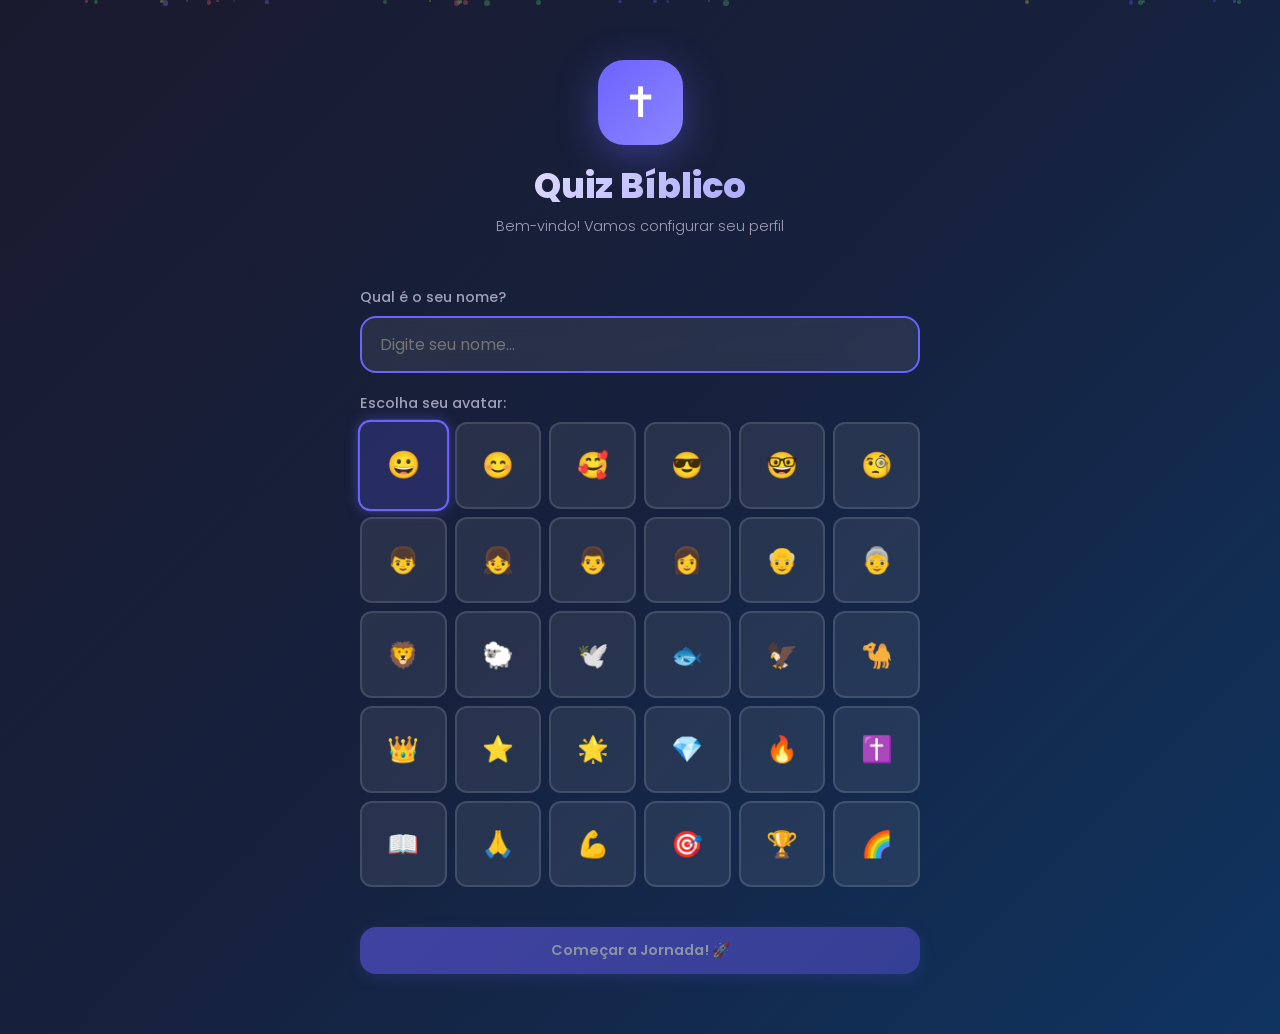
==== index.html @ 23073fc7 "Add files via upload" ====
<!DOCTYPE html>
<html lang="pt-BR" data-theme="dark">
<head>
    <meta charset="UTF-8">
    <meta name="viewport" content="width=device-width, initial-scale=1.0, maximum-scale=1.0, user-scalable=no">
    <meta name="theme-color" content="#1a1a2e">
    <meta name="description" content="Quiz Bíblico - Teste seus conhecimentos sobre a Palavra de Deus">
    <meta name="apple-mobile-web-app-capable" content="yes">
    <meta name="apple-mobile-web-app-status-bar-style" content="black-translucent">
    <link rel="manifest" href="manifest.json">
    <link rel="apple-touch-icon" href="data:image/svg+xml,<svg xmlns='http://www.w3.org/2000/svg' viewBox='0 0 100 100'><text y='.9em' font-size='90'>✝</text></svg>">
    <title>Quiz Bíblico</title>
    <link rel="stylesheet" href="css/style.css">
    <link href="https://fonts.googleapis.com/css2?family=Poppins:wght@300;400;500;600;700;800;900&display=swap" rel="stylesheet">
</head>
<body>
    <div id="app">
        <div class="particles" id="particles"></div>

        <!-- ========== TELA DE BOAS-VINDAS / PERFIL INICIAL ========== -->
        <section id="screen-welcome" class="screen">
            <div class="container">
                <div class="welcome-hero">
                    <div class="logo-icon">✝</div>
                    <h1 class="title">Quiz Bíblico</h1>
                    <p class="subtitle">Bem-vindo! Vamos configurar seu perfil</p>
                </div>
                <div class="welcome-form">
                    <label class="form-label">Qual é o seu nome?</label>
                    <input type="text" id="welcome-name" class="form-input" placeholder="Digite seu nome..." maxlength="20" autocomplete="off">
                    <label class="form-label" style="margin-top:20px;">Escolha seu avatar:</label>
                    <div class="avatar-grid" id="welcome-avatar-grid"></div>
                    <button class="btn-primary" id="btn-welcome-start" onclick="saveProfile()" disabled>
                        Começar a Jornada! 🚀
                    </button>
                </div>
            </div>
        </section>

        <!-- ========== TELA INICIAL ========== -->
        <section id="screen-home" class="screen">
            <div class="container">
                <!-- Top Bar -->
                <div class="home-topbar">
                    <div class="profile-mini" onclick="showScreen('screen-profile')">
                        <div class="profile-mini-avatar" id="home-avatar">😀</div>
                        <div class="profile-mini-info">
                            <span class="profile-mini-name" id="home-name">Jogador</span>
                            <span class="profile-mini-level" id="home-level">Nível: Iniciante</span>
                        </div>
                    </div>
                    <div class="topbar-actions">
                        <button class="btn-icon" onclick="toggleTheme()" title="Alternar tema">
                            <span id="theme-icon">🌙</span>
                        </button>
                        <button class="btn-icon" onclick="toggleSound()" title="Som">
                            <span id="sound-icon">🔊</span>
                        </button>
                        <button class="btn-icon" onclick="showScreen('screen-settings')" title="Configurações">⚙️</button>
                    </div>
                </div>

                <!-- Daily Reward Banner -->
                <div class="daily-reward-banner" id="daily-reward-banner" onclick="showScreen('screen-daily')">
                    <div class="drb-glow"></div>
                    <div class="drb-content">
                        <div class="drb-icon">🎁</div>
                        <div class="drb-text">
                            <span class="drb-title">Recompensa Diária!</span>
                            <span class="drb-sub" id="drb-sub">Toque para coletar</span>
                        </div>
                        <div class="drb-badge">DIA <span id="drb-day">1</span></div>
                    </div>
                </div>

                <!-- Stats Bar -->
                <div class="stats-bar">
                    <div class="stat-item">
                        <span class="stat-icon">🏆</span>
                        <span class="stat-value" id="total-score">0</span>
                        <span class="stat-label">Pontos</span>
                    </div>
                    <div class="stat-item">
                        <span class="stat-icon">⭐</span>
                        <span class="stat-value" id="total-stars">0</span>
                        <span class="stat-label">Estrelas</span>
                    </div>
                    <div class="stat-item">
                        <span class="stat-icon">🔥</span>
                        <span class="stat-value" id="streak-count">0</span>
                        <span class="stat-label">Sequência</span>
                    </div>
                    <div class="stat-item">
                        <span class="stat-icon">💎</span>
                        <span class="stat-value" id="gems-count">0</span>
                        <span class="stat-label">Gemas</span>
                    </div>
                </div>

                <!-- Versículo do Dia -->
                <div class="verse-of-day" id="verse-of-day">
                    <div class="vod-label">📖 Versículo do Dia</div>
                    <p class="vod-text" id="vod-text">"O Senhor é o meu pastor, nada me faltará."</p>
                    <span class="vod-ref" id="vod-ref">— Salmo 23:1</span>
                </div>

                <!-- Menu -->
                <div class="menu-section">
                    <h2 class="section-title">Escolha sua Faixa Etária</h2>
                    <div class="age-groups">
                        <button class="age-btn" data-age="children" onclick="selectAgeGroup('children')">
                            <div class="age-icon">👶</div>
                            <div class="age-info">
                                <h3>Crianças</h3>
                                <span>4 - 8 anos</span>
                                <div class="difficulty-dots"><span class="dot filled"></span><span class="dot"></span><span class="dot"></span><span class="dot"></span><span class="dot"></span></div>
                            </div>
                            <div class="age-badge">Fácil</div>
                        </button>
                        <button class="age-btn" data-age="kids" onclick="selectAgeGroup('kids')">
                            <div class="age-icon">🧒</div>
                            <div class="age-info">
                                <h3>Juniores</h3>
                                <span>9 - 12 anos</span>
                                <div class="difficulty-dots"><span class="dot filled"></span><span class="dot filled"></span><span class="dot"></span><span class="dot"></span><span class="dot"></span></div>
                            </div>
                            <div class="age-badge">Médio</div>
                        </button>
                        <button class="age-btn" data-age="teens" onclick="selectAgeGroup('teens')">
                            <div class="age-icon">🧑</div>
                            <div class="age-info">
                                <h3>Adolescentes</h3>
                                <span>13 - 17 anos</span>
                                <div class="difficulty-dots"><span class="dot filled"></span><span class="dot filled"></span><span class="dot filled"></span><span class="dot"></span><span class="dot"></span></div>
                            </div>
                            <div class="age-badge">Difícil</div>
                        </button>
                        <button class="age-btn" data-age="adults" onclick="selectAgeGroup('adults')">
                            <div class="age-icon">👨</div>
                            <div class="age-info">
                                <h3>Adultos</h3>
                                <span>18+ anos</span>
                                <div class="difficulty-dots"><span class="dot filled"></span><span class="dot filled"></span><span class="dot filled"></span><span class="dot filled"></span><span class="dot"></span></div>
                            </div>
                            <div class="age-badge">Expert</div>
                        </button>
                        <button class="age-btn" data-age="scholars" onclick="selectAgeGroup('scholars')">
                            <div class="age-icon">📖</div>
                            <div class="age-info">
                                <h3>Teólogos</h3>
                                <span>Avançado</span>
                                <div class="difficulty-dots"><span class="dot filled"></span><span class="dot filled"></span><span class="dot filled"></span><span class="dot filled"></span><span class="dot filled"></span></div>
                            </div>
                            <div class="age-badge">Mestre</div>
                        </button>
                    </div>
                </div>

                <div class="home-buttons">
                    <button class="btn-secondary" onclick="showScreen('screen-stats')">📊 Estatísticas</button>
                    <button class="btn-secondary" onclick="showScreen('screen-achievements')">
                        🏅 Conquistas <span class="notif-badge hidden" id="achievements-notif">!</span>
                    </button>
                    <button class="btn-secondary" onclick="showScreen('screen-daily')">🎁 Recompensas Diárias</button>
                    <button class="btn-secondary" onclick="showScreen('screen-ranking')">🏅 Ver Ranking</button>
                </div>
            </div>
        </section>

        <!-- ========== TELA DE PERFIL ========== -->
        <section id="screen-profile" class="screen">
            <div class="container">
                <div class="header-bar">
                    <button class="btn-back" onclick="showScreen('screen-home')">←</button>
                    <h2>Meu Perfil</h2>
                    <div></div>
                </div>
                <div class="profile-card">
                    <div class="profile-avatar-large" id="profile-avatar">😀</div>
                    <h2 class="profile-name" id="profile-name">Jogador</h2>
                    <div class="profile-title" id="profile-title">Iniciante</div>
                    <div class="profile-level-bar">
                        <div class="level-info">
                            <span class="level-label">Nível <span id="profile-level-num">1</span></span>
                            <span class="level-name" id="profile-level-name">Iniciante</span>
                        </div>
                        <div class="xp-bar"><div class="xp-fill" id="profile-xp-fill" style="width:0%"></div></div>
                        <span class="xp-text" id="profile-xp-text">0/100 XP</span>
                    </div>
                </div>
                <div class="profile-stats-grid">
                    <div class="profile-stat-card"><div class="psc-icon">🏆</div><div class="psc-value" id="ps-total-score">0</div><div class="psc-label">Pontos Totais</div></div>
                    <div class="profile-stat-card"><div class="psc-icon">✅</div><div class="psc-value" id="ps-total-quizzes">0</div><div class="psc-label">Quizzes</div></div>
                    <div class="profile-stat-card"><div class="psc-icon">💯</div><div class="psc-value" id="ps-perfect">0</div><div class="psc-label">Perfeitos</div></div>
                    <div class="profile-stat-card"><div class="psc-icon">⭐</div><div class="psc-value" id="ps-stars">0</div><div class="psc-label">Estrelas</div></div>
                    <div class="profile-stat-card"><div class="psc-icon">🔥</div><div class="psc-value" id="ps-max-combo">0</div><div class="psc-label">Max Combo</div></div>
                    <div class="profile-stat-card"><div class="psc-icon">💎</div><div class="psc-value" id="ps-gems">0</div><div class="psc-label">Gemas</div></div>
                </div>
                <div class="profile-section">
                    <h3 class="profile-section-title">Editar Perfil</h3>
                    <label class="form-label">Nome:</label>
                    <input type="text" id="edit-name" class="form-input" maxlength="20">
                    <label class="form-label" style="margin-top:12px;">Avatar:</label>
                    <div class="avatar-grid" id="edit-avatar-grid"></div>
                    <button class="btn-primary" onclick="updateProfile()" style="margin-top:15px;">Salvar Alterações</button>
                </div>
            </div>
        </section>

        <!-- ========== TELA DE ESTATÍSTICAS ========== -->
        <section id="screen-stats" class="screen">
            <div class="container">
                <div class="header-bar">
                    <button class="btn-back" onclick="showScreen('screen-home')">←</button>
                    <h2>Estatísticas</h2>
                    <div></div>
                </div>
                <div class="stats-overview">
                    <div class="stats-overview-title">📊 Visão Geral</div>
                    <div class="stats-overview-grid">
                        <div class="sog-item"><div class="sog-value" id="stat-total-q">0</div><div class="sog-label">Perguntas Respondidas</div></div>
                        <div class="sog-item"><div class="sog-value" id="stat-correct-q">0</div><div class="sog-label">Respostas Corretas</div></div>
                        <div class="sog-item"><div class="sog-value" id="stat-accuracy">0%</div><div class="sog-label">Taxa de Acerto</div></div>
                        <div class="sog-item"><div class="sog-value" id="stat-avg-time">0s</div><div class="sog-label">Tempo Médio</div></div>
                    </div>
                </div>
                <div class="stats-chart-section">
                    <div class="stats-chart-title">📈 Desempenho por Categoria</div>
                    <div class="stats-chart-bars" id="stats-chart-bars"></div>
                </div>
                <div class="stats-chart-section">
                    <div class="stats-chart-title">🎯 Força por Faixa Etária</div>
                    <div class="stats-age-bars" id="stats-age-bars"></div>
                </div>
                <div class="stats-chart-section">
                    <div class="stats-chart-title">📅 Últimos 7 dias</div>
                    <div class="stats-week-chart" id="stats-week-chart"></div>
                </div>
            </div>
        </section>

        <!-- ========== TELA DE CATEGORIAS ========== -->
        <section id="screen-categories" class="screen">
            <div class="container">
                <div class="header-bar">
                    <button class="btn-back" onclick="showScreen('screen-home')">←</button>
                    <h2 id="category-title">Categorias</h2>
                    <div class="header-gems">💎 <span id="header-gems">0</span></div>
                </div>
                <div class="player-level-bar">
                    <div class="level-info">
                        <span class="level-label">Nível:</span>
                        <span class="level-name" id="level-name">Iniciante</span>
                    </div>
                    <div class="xp-bar"><div class="xp-fill" id="xp-fill" style="width:0%"></div></div>
                    <span class="xp-text" id="xp-text">0/100 XP</span>
                </div>
                <div class="categories-grid" id="categories-grid"></div>
            </div>
        </section>

        <!-- ========== TELA DO QUIZ ========== -->
        <section id="screen-quiz" class="screen">
            <div class="container">
                <div class="quiz-header">
                    <button class="btn-back" onclick="confirmExit()">✕</button>
                    <div class="quiz-progress">
                        <div class="progress-bar"><div class="progress-fill" id="progress-fill"></div></div>
                        <span class="progress-text" id="progress-text">1/10</span>
                    </div>
                    <div class="quiz-timer">
                        <svg class="timer-svg" viewBox="0 0 36 36">
                            <path class="timer-bg" d="M18 2.0845 a 15.9155 15.9155 0 0 1 0 31.831 a 15.9155 15.9155 0 0 1 0 -31.831"/>
                            <path class="timer-fill" id="timer-path" d="M18 2.0845 a 15.9155 15.9155 0 0 1 0 31.831 a 15.9155 15.9155 0 0 1 0 -31.831"/>
                        </svg>
                        <span class="timer-text" id="timer-text">30</span>
                    </div>
                </div>

                <!-- Hints Bar -->
                <div class="hints-bar">
                    <button class="hint-btn" id="hint-fifty" onclick="useHint('fifty')" title="Eliminar 2 erradas">
                        <span class="hint-icon">🎯</span>
                        <span class="hint-label">50:50</span>
                        <span class="hint-cost">💎5</span>
                    </button>
                    <button class="hint-btn" id="hint-skip" onclick="useHint('skip')" title="Pular pergunta">
                        <span class="hint-icon">⏭️</span>
                        <span class="hint-label">Pular</span>
                        <span class="hint-cost">💎8</span>
                    </button>
                    <button class="hint-btn" id="hint-time" onclick="useHint('time')" title="Tempo extra">
                        <span class="hint-icon">⏰</span>
                        <span class="hint-label">+15s</span>
                        <span class="hint-cost">💎3</span>
                    </button>
                    <button class="hint-btn" id="hint-verse" onclick="useHint('verse')" title="Ver versículo">
                        <span class="hint-icon">📖</span>
                        <span class="hint-label">Dica</span>
                        <span class="hint-cost">💎4</span>
                    </button>
                </div>

                <div class="quiz-score-bar">
                    <div class="combo-indicator" id="combo-indicator">
                        <span class="combo-text">🔥 x<span id="combo-count">1</span></span>
                    </div>
                    <div class="quiz-gems">💎 <span id="quiz-gems">0</span></div>
                    <div class="quiz-points"><span id="quiz-score">0</span> pts</div>
                </div>

                <div class="question-card" id="question-card">
                    <div class="question-category-badge" id="question-category-badge"></div>
                    <div class="question-number" id="question-number">Pergunta 1</div>
                    <h3 class="question-text" id="question-text"></h3>
                    <p class="question-reference" id="question-reference"></p>
                    <div class="question-hint-text hidden" id="question-hint-text"></div>
                </div>

                <div class="options-container" id="options-container"></div>

                <div class="feedback-card hidden" id="feedback-card">
                    <div class="feedback-icon" id="feedback-icon"></div>
                    <h3 class="feedback-title" id="feedback-title"></h3>
                    <p class="feedback-text" id="feedback-text"></p>
                    <p class="feedback-verse" id="feedback-verse"></p>
                    <div class="feedback-gems hidden" id="feedback-gems">
                        <span>💎 +<span id="feedback-gems-value">0</span> Gemas</span>
                    </div>
                    <button class="btn-next" id="btn-next" onclick="nextQuestion()">Próxima Pergunta →</button>
                </div>
            </div>
        </section>

        <!-- ========== TELA DE RESULTADO ========== -->
        <section id="screen-result" class="screen">
            <div class="container">
                <div class="result-card">
                    <div class="result-animation" id="result-animation"></div>
                    <div class="result-stars" id="result-stars"></div>
                    <h2 class="result-title" id="result-title"></h2>
                    <p class="result-message" id="result-message"></p>
                    <div class="result-stats">
                        <div class="result-stat"><div class="result-stat-value" id="result-correct">0</div><div class="result-stat-label">Acertos</div></div>
                        <div class="result-stat"><div class="result-stat-value" id="result-total">0</div><div class="result-stat-label">Perguntas</div></div>
                        <div class="result-stat"><div class="result-stat-value" id="result-points">0</div><div class="result-stat-label">Pontos</div></div>
                        <div class="result-stat"><div class="result-stat-value" id="result-time">0s</div><div class="result-stat-label">Tempo</div></div>
                    </div>
                    <div class="result-rewards">
                        <div class="result-xp-gain" id="result-xp-gain">+0 XP</div>
                        <div class="result-gems-gain" id="result-gems-gain">💎 +0</div>
                    </div>
                    <div class="result-achievements hidden" id="result-achievements">
                        <h3 class="result-ach-title">🏅 Conquistas Desbloqueadas!</h3>
                        <div class="result-ach-list" id="result-ach-list"></div>
                    </div>
                    <div class="result-verse-card">
                        <p class="verse-text" id="result-verse-text"></p>
                        <span class="verse-ref" id="result-verse-ref"></span>
                    </div>
                    <div class="result-buttons">
                        <button class="btn-primary" onclick="restartQuiz()">🔄 Jogar Novamente</button>
                        <button class="btn-secondary" onclick="showScreen('screen-categories')">📚 Categorias</button>
                        <button class="btn-secondary" onclick="showScreen('screen-home')">🏠 Início</button>
                    </div>
                </div>
            </div>
        </section>

        <!-- ========== TELA DE CONQUISTAS ========== -->
        <section id="screen-achievements" class="screen">
            <div class="container">
                <div class="header-bar">
                    <button class="btn-back" onclick="showScreen('screen-home')">←</button>
                    <h2>Conquistas</h2>
                    <div class="ach-counter"><span id="ach-unlocked">0</span>/<span id="ach-total">0</span></div>
                </div>
                <div class="ach-progress-bar"><div class="ach-progress-fill" id="ach-progress-fill" style="width:0%"></div></div>
                <div class="ach-filter-tabs">
                    <button class="ach-tab active" onclick="filterAchievements('all',this)">Todas</button>
                    <button class="ach-tab" onclick="filterAchievements('unlocked',this)">✅ Desbloqueadas</button>
                    <button class="ach-tab" onclick="filterAchievements('locked',this)">🔒 Bloqueadas</button>
                </div>
                <div class="achievements-list" id="achievements-list"></div>
            </div>
        </section>

        <!-- ========== TELA DE RECOMPENSAS DIÁRIAS ========== -->
        <section id="screen-daily" class="screen">
            <div class="container">
                <div class="header-bar">
                    <button class="btn-back" onclick="showScreen('screen-home')">←</button>
                    <h2>Recompensas Diárias</h2>
                    <div></div>
                </div>
                <div class="daily-hero">
                    <div class="daily-hero-icon" id="daily-hero-icon">🎁</div>
                    <h3 class="daily-hero-title" id="daily-hero-title">Dia 1 de 7</h3>
                    <p class="daily-hero-sub" id="daily-hero-sub">Volte todos os dias!</p>
                </div>
                <div class="daily-calendar" id="daily-calendar"></div>
                <button class="btn-daily-claim" id="btn-daily-claim" onclick="claimDailyReward()">
                    <span class="btn-daily-icon">🎁</span>
                    <span class="btn-daily-text">Coletar Recompensa!</span>
                </button>
                <div class="daily-bonus-section">
                    <h3 class="daily-bonus-title">🌟 Bônus de Sequência</h3>
                    <div class="daily-bonus-cards" id="daily-bonus-cards"></div>
                </div>
                <div class="daily-history">
                    <h3 class="daily-history-title">📋 Histórico Recente</h3>
                    <div class="daily-history-list" id="daily-history-list"></div>
                </div>
            </div>
        </section>

        <!-- ========== TELA DE RANKING ========== -->
        <section id="screen-ranking" class="screen">
            <div class="container">
                <div class="header-bar">
                    <button class="btn-back" onclick="showScreen('screen-home')">←</button>
                    <h2>Ranking</h2>
                    <div></div>
                </div>
                <div class="ranking-tabs">
                    <button class="tab-btn active" onclick="switchRankingTab('all',this)">Geral</button>
                    <button class="tab-btn" onclick="switchRankingTab('children',this)">Crianças</button>
                    <button class="tab-btn" onclick="switchRankingTab('kids',this)">Juniores</button>
                    <button class="tab-btn" onclick="switchRankingTab('teens',this)">Adolescentes</button>
                    <button class="tab-btn" onclick="switchRankingTab('adults',this)">Adultos</button>
                    <button class="tab-btn" onclick="switchRankingTab('scholars',this)">Teólogos</button>
                </div>
                <div class="ranking-list" id="ranking-list"></div>
                <button class="btn-danger" onclick="clearRanking()">🗑 Limpar Ranking</button>
            </div>
        </section>

        <!-- ========== TELA DE CONFIGURAÇÕES ========== -->
        <section id="screen-settings" class="screen">
            <div class="container">
                <div class="header-bar">
                    <button class="btn-back" onclick="showScreen('screen-home')">←</button>
                    <h2>Configurações</h2>
                    <div></div>
                </div>
                <div class="settings-list">
                    <div class="settings-item">
                        <div class="settings-info"><span class="settings-icon">🎨</span><span>Tema</span></div>
                        <button class="settings-toggle" id="settings-theme-toggle" onclick="toggleTheme()">
                            <span id="settings-theme-label">Escuro</span>
                        </button>
                    </div>
                    <div class="settings-item">
                        <div class="settings-info"><span class="settings-icon">🔊</span><span>Sons</span></div>
                        <button class="settings-toggle" id="settings-sound-toggle" onclick="toggleSound()">
                            <span id="settings-sound-label">Ligado</span>
                        </button>
                    </div>
                    <div class="settings-item">
                        <div class="settings-info"><span class="settings-icon">📳</span><span>Vibração</span></div>
                        <button class="settings-toggle" id="settings-vibration-toggle" onclick="toggleVibration()">
                            <span id="settings-vibration-label">Ligado</span>
                        </button>
                    </div>
                    <div class="settings-item">
                        <div class="settings-info"><span class="settings-icon">👤</span><span>Editar Perfil</span></div>
                        <button class="btn-icon" onclick="showScreen('screen-profile')">→</button>
                    </div>
                </div>
                <div class="settings-section">
                    <h3 class="settings-section-title">Dados</h3>
                    <button class="btn-secondary" onclick="exportData()">📤 Exportar Dados</button>
                    <button class="btn-secondary" onclick="importDataPrompt()" style="margin-top:8px;">📥 Importar Dados</button>
                    <button class="btn-danger" onclick="resetAllData()" style="margin-top:8px;">🗑 Resetar Tudo</button>
                </div>
                <div class="settings-footer">
                    <p>Quiz Bíblico v2.0</p>
                    <p>Feito com ❤️ e Fé</p>
                </div>
            </div>
        </section>
    </div>

    <!-- MODALS -->
    <div class="modal-overlay hidden" id="modal-overlay">
        <div class="modal">
            <h3 class="modal-title" id="modal-title">Sair do Quiz?</h3>
            <p class="modal-text" id="modal-text">Seu progresso será perdido.</p>
            <div class="modal-buttons">
                <button class="btn-secondary" onclick="closeModal()">Cancelar</button>
                <button class="btn-danger" id="modal-confirm-btn" onclick="exitQuiz()">Sair</button>
            </div>
        </div>
    </div>

    <div class="achievement-popup hidden" id="achievement-popup">
        <div class="ach-popup-card">
            <div class="ach-popup-glow"></div>
            <div class="ach-popup-badge">🏅 CONQUISTA DESBLOQUEADA!</div>
            <div class="ach-popup-icon" id="ach-popup-icon">🏆</div>
            <h3 class="ach-popup-name" id="ach-popup-name"></h3>
            <p class="ach-popup-desc" id="ach-popup-desc"></p>
            <div class="ach-popup-reward" id="ach-popup-reward"></div>
            <button class="btn-primary" onclick="closeAchievementPopup()">Incrível! ✨</button>
        </div>
    </div>

    <div class="daily-popup hidden" id="daily-popup">
        <div class="daily-popup-card">
            <div class="daily-popup-glow"></div>
            <div class="daily-popup-icon" id="daily-popup-icon">🎁</div>
            <h3 class="daily-popup-title" id="daily-popup-title"></h3>
            <div class="daily-popup-rewards" id="daily-popup-rewards"></div>
            <p class="daily-popup-verse" id="daily-popup-verse"></p>
            <button class="btn-primary" onclick="closeDailyPopup()">Amém! 🙏</button>
        </div>
    </div>

    <div class="toast hidden" id="toast">
        <span class="toast-icon" id="toast-icon"></span>
        <span class="toast-message" id="toast-message"></span>
    </div>

    <!-- Import data modal -->
    <input type="file" id="import-file-input" accept=".json" style="display:none" onchange="importDataFile(event)">

    <script src="js/questions.js"></script>
    <script src="js/achievements.js"></script>
    <script src="js/daily-rewards.js"></script>
    <script src="js/game.js"></script>
    <script src="js/app.js"></script>
    <script>
        // Registrar Service Worker
        if ('serviceWorker' in navigator) {
            navigator.serviceWorker.register('sw.js').catch(() => {});
        }
    </script>
</body>
</html>
---- css/style.css ----
/* ============================================
   RESET & VARIÁVEIS — TEMA ESCURO (DEFAULT)
   ============================================ */
:root {
    --primary: #6C63FF;
    --primary-dark: #5A52D5;
    --primary-light: #8B85FF;
    --secondary: #FF6B6B;
    --success: #51CF66;
    --warning: #FFD43B;
    --danger: #FF6B6B;
    --dark: #1a1a2e;
    --dark-2: #16213e;
    --dark-3: #0f3460;
    --text: #ffffff;
    --text-secondary: #a0a0b8;
    --card-bg: rgba(255,255,255,0.08);
    --card-border: rgba(255,255,255,0.12);
    --glass: rgba(255,255,255,0.05);
    --shadow: 0 8px 32px rgba(0,0,0,0.3);
    --radius: 16px;
    --radius-sm: 10px;
    --radius-full: 50px;
    --transition: all 0.3s cubic-bezier(0.4,0,0.2,1);
    --gem-color: #00D2FF;
    --epic-color: #A855F7;
    --legendary-color: #F59E0B;
    --body-bg: linear-gradient(135deg, var(--dark) 0%, var(--dark-2) 50%, var(--dark-3) 100%);
    --font-scale: 1;
}

/* Tema Claro */
body.theme-light {
    --dark: #f0f2f5; --dark-2: #e4e6eb; --dark-3: #d8dadf;
    --text: #1a1a2e; --text-secondary: #65676b;
    --card-bg: rgba(0,0,0,0.05); --card-border: rgba(0,0,0,0.1);
    --glass: rgba(0,0,0,0.03); --shadow: 0 8px 32px rgba(0,0,0,0.1);
    --body-bg: linear-gradient(135deg, #f0f2f5 0%, #e4e6eb 50%, #d8dadf 100%);
}
/* Tema Kids */
body.theme-kids {
    --dark: #FFF5E1; --dark-2: #FFE8CC; --dark-3: #FFDAB9;
    --primary: #FF6B9D; --primary-dark: #E85A8A; --primary-light: #FF8FB5;
    --text: #4A2C2A; --text-secondary: #8B6F5E;
    --card-bg: rgba(255,107,157,0.08); --card-border: rgba(255,107,157,0.15);
    --glass: rgba(255,107,157,0.05); --body-bg: linear-gradient(135deg, #FFF5E1, #FFE8CC, #FFDAB9);
}

* { margin: 0; padding: 0; box-sizing: border-box; }

body {
    font-family: 'Poppins', sans-serif;
    background: var(--body-bg);
    color: var(--text);
    min-height: 100vh;
    overflow-x: hidden;
    font-size: calc(16px * var(--font-scale));
    transition: background 0.4s ease, color 0.4s ease;
}
body.font-small { --font-scale: 0.85; }
body.font-large { --font-scale: 1.15; }

.hidden { display: none !important; }

/* ============================================
   PARTÍCULAS
   ============================================ */
.particles { position: fixed; top: 0; left: 0; width: 100%; height: 100%; pointer-events: none; z-index: 0; overflow: hidden; }
.particle { position: absolute; border-radius: 50%; opacity: 0.3; animation: float linear infinite; }
@keyframes float { 0% { transform: translateY(100vh) rotate(0deg); opacity: 0; } 10% { opacity: 0.3; } 90% { opacity: 0.3; } 100% { transform: translateY(-100px) rotate(720deg); opacity: 0; } }

/* ============================================
   LAYOUT
   ============================================ */
#app { position: relative; z-index: 1; }
.screen { display: none; min-height: 100vh; padding: 20px 0 40px; animation: fadeIn 0.4s ease; }
.screen.active { display: block; }
@keyframes fadeIn { from { opacity: 0; transform: translateY(20px); } to { opacity: 1; transform: translateY(0); } }
.container { max-width: 600px; margin: 0 auto; padding: 0 20px; }

/* ============================================
   LOGO
   ============================================ */
.logo-container { text-align: center; padding: 25px 0 12px; }
.logo-icon { width: 85px; height: 85px; background: linear-gradient(135deg, var(--primary), var(--primary-light)); border-radius: 26px; display: flex; align-items: center; justify-content: center; font-size: 42px; margin: 0 auto 14px; box-shadow: 0 10px 40px rgba(108,99,255,0.4); animation: pulse 2s ease-in-out infinite; }
@keyframes pulse { 0%,100% { transform: scale(1); } 50% { transform: scale(1.05); } }
.title { font-size: 2.2rem; font-weight: 800; background: linear-gradient(135deg, var(--text), var(--primary-light)); -webkit-background-clip: text; -webkit-text-fill-color: transparent; background-clip: text; margin-bottom: 4px; }
.subtitle { color: var(--text-secondary); font-size: 0.9rem; font-weight: 300; }

/* ============================================
   DAILY BANNER
   ============================================ */
.daily-reward-banner { position: relative; overflow: hidden; background: linear-gradient(135deg, #FF6B6B, #FF9F43, #FFD43B); border-radius: var(--radius); padding: 14px 18px; margin: 12px 0; cursor: pointer; transition: var(--transition); animation: bannerGlow 3s ease-in-out infinite; }
.daily-reward-banner:hover { transform: translateY(-3px); box-shadow: 0 10px 30px rgba(255,107,107,0.4); }
.daily-reward-banner.claimed { background: linear-gradient(135deg, #2d2d44, #3d3d55); animation: none; }
.daily-reward-banner.claimed:hover { transform: none; box-shadow: none; }
@keyframes bannerGlow { 0%,100% { box-shadow: 0 4px 20px rgba(255,107,107,0.3); } 50% { box-shadow: 0 8px 30px rgba(255,159,67,0.5); } }
.drb-glow { position: absolute; top: -50%; left: -50%; width: 200%; height: 200%; background: radial-gradient(circle, rgba(255,255,255,0.15) 0%, transparent 60%); animation: glowRotate 4s linear infinite; }
@keyframes glowRotate { from { transform: rotate(0deg); } to { transform: rotate(360deg); } }
.drb-content { position: relative; display: flex; align-items: center; gap: 12px; z-index: 1; }
.drb-icon { font-size: 2rem; animation: bounce 2s ease infinite; }
@keyframes bounce { 0%,100% { transform: translateY(0); } 50% { transform: translateY(-5px); } }
.drb-text { flex: 1; }
.drb-title { display: block; font-weight: 700; font-size: 0.95rem; color: #fff; }
.drb-sub { display: block; font-size: 0.7rem; color: rgba(255,255,255,0.85); }
.drb-badge { background: rgba(0,0,0,0.25); padding: 5px 12px; border-radius: var(--radius-full); font-weight: 700; font-size: 0.75rem; color: #fff; }

/* ============================================
   PROFILE BAR (Home)
   ============================================ */
.profile-bar { display: flex; align-items: center; gap: 12px; padding: 14px 16px; background: var(--card-bg); border: 1px solid var(--card-border); border-radius: var(--radius); margin-bottom: 12px; cursor: pointer; transition: var(--transition); backdrop-filter: blur(10px); }
.profile-bar:hover { border-color: var(--primary); background: rgba(108,99,255,0.1); }
.profile-avatar { width: 44px; height: 44px; border-radius: 14px; background: var(--glass); display: flex; align-items: center; justify-content: center; font-size: 1.6rem; flex-shrink: 0; border: 2px solid var(--primary); }
.profile-info { flex: 1; }
.profile-name { font-weight: 600; font-size: 0.95rem; }
.profile-title { font-size: 0.7rem; color: var(--primary-light); }
.profile-level-badge { padding: 4px 12px; background: var(--primary); border-radius: var(--radius-full); font-size: 0.7rem; font-weight: 700; }

/* ============================================
   STATS BAR
   ============================================ */
.stats-bar { display: flex; justify-content: center; gap: 10px; padding: 14px; background: var(--card-bg); border-radius: var(--radius); border: 1px solid var(--card-border); margin-bottom: 15px; backdrop-filter: blur(10px); }
.stat-item { display: flex; flex-direction: column; align-items: center; gap: 2px; flex: 1; }
.stat-icon { font-size: 1.2rem; }
.stat-value { font-size: 1.1rem; font-weight: 700; color: var(--primary-light); }
.stat-label { font-size: 0.6rem; color: var(--text-secondary); text-transform: uppercase; letter-spacing: 1px; }

/* ============================================
   MENU & AGE BUTTONS
   ============================================ */
.menu-section { margin: 20px 0; }
.section-title { font-size: 0.9rem; font-weight: 600; color: var(--text-secondary); margin-bottom: 10px; text-align: center; text-transform: uppercase; letter-spacing: 2px; }
.age-groups { display: flex; flex-direction: column; gap: 8px; }
.age-btn { display: flex; align-items: center; gap: 12px; padding: 14px 16px; background: var(--card-bg); border: 1px solid var(--card-border); border-radius: var(--radius); color: var(--text); cursor: pointer; transition: var(--transition); backdrop-filter: blur(10px); width: 100%; text-align: left; position: relative; overflow: hidden; }
.age-btn::before { content: ''; position: absolute; top: 0; left: 0; width: 4px; height: 100%; transition: var(--transition); }
.age-btn[data-age="children"]::before { background: #FF9F43; }
.age-btn[data-age="kids"]::before { background: #54A0FF; }
.age-btn[data-age="teens"]::before { background: #5F27CD; }
.age-btn[data-age="adults"]::before { background: #FF6B6B; }
.age-btn[data-age="scholars"]::before { background: #01CBC6; }
.age-btn:hover { transform: translateX(6px); border-color: var(--primary); background: rgba(108,99,255,0.1); }
.age-btn:active { transform: translateX(6px) scale(0.98); }
.age-icon { font-size: 1.6rem; width: 44px; height: 44px; display: flex; align-items: center; justify-content: center; background: var(--glass); border-radius: 13px; flex-shrink: 0; }
.age-info { flex: 1; }
.age-info h3 { font-size: 0.95rem; font-weight: 600; }
.age-info span { font-size: 0.7rem; color: var(--text-secondary); }
.difficulty-dots { display: flex; gap: 3px; margin-top: 4px; }
.dot { width: 7px; height: 7px; border-radius: 50%; background: rgba(255,255,255,0.15); }
.dot.filled { background: var(--primary-light); box-shadow: 0 0 6px var(--primary); }
.age-badge { padding: 4px 10px; border-radius: var(--radius-full); font-size: 0.6rem; font-weight: 600; text-transform: uppercase; letter-spacing: 1px; background: var(--glass); color: var(--primary-light); flex-shrink: 0; }

.home-buttons { display: flex; flex-direction: column; gap: 8px; margin-top: 8px; padding-bottom: 20px; }
.home-buttons .btn-secondary { position: relative; }
.notif-badge { position: absolute; top: -5px; right: -5px; width: 20px; height: 20px; background: var(--danger); border-radius: 50%; font-size: 0.65rem; font-weight: 700; display: flex; align-items: center; justify-content: center; animation: notifPulse 1.5s ease-in-out infinite; }
@keyframes notifPulse { 0%,100% { transform: scale(1); } 50% { transform: scale(1.2); } }

/* ============================================
   HEADER BAR
   ============================================ */
.header-bar { display: flex; align-items: center; justify-content: space-between; padding: 10px 0 18px; }
.header-bar h2 { font-size: 1.15rem; font-weight: 700; }
.btn-back { width: 40px; height: 40px; border-radius: 12px; border: 1px solid var(--card-border); background: var(--card-bg); color: var(--text); font-size: 1.2rem; cursor: pointer; display: flex; align-items: center; justify-content: center; transition: var(--transition); backdrop-filter: blur(10px); }
.btn-back:hover { background: var(--primary); border-color: var(--primary); }
.header-gems { font-weight: 600; color: var(--gem-color); font-size: 0.85rem; }
.ach-counter { font-weight: 600; color: var(--primary-light); font-size: 0.85rem; }

/* ============================================
   PROFILE SCREEN
   ============================================ */
.profile-hero { text-align: center; padding: 20px; background: var(--card-bg); border: 1px solid var(--card-border); border-radius: var(--radius); margin-bottom: 15px; }
.profile-hero-avatar { width: 80px; height: 80px; border-radius: 20px; background: var(--glass); display: flex; align-items: center; justify-content: center; font-size: 3rem; margin: 0 auto 10px; border: 3px solid var(--primary); }
.btn-change-avatar { background: none; border: none; color: var(--primary-light); font-family: 'Poppins'; font-size: 0.8rem; cursor: pointer; margin-bottom: 10px; text-decoration: underline; }
.profile-name-input { width: 80%; max-width: 250px; padding: 8px 16px; background: var(--glass); border: 1px solid var(--card-border); border-radius: var(--radius-full); color: var(--text); font-family: 'Poppins'; font-size: 1rem; font-weight: 600; text-align: center; outline: none; transition: var(--transition); }
.profile-name-input:focus { border-color: var(--primary); }
.profile-hero-title { margin-top: 8px; font-size: 0.85rem; color: var(--primary-light); font-weight: 500; }
.profile-level-card { background: var(--card-bg); border: 1px solid var(--card-border); border-radius: var(--radius); padding: 14px 18px; margin-bottom: 15px; }
.plc-header { display: flex; justify-content: space-between; margin-bottom: 8px; }
.plc-level { font-size: 0.85rem; color: var(--text-secondary); }
.plc-name { font-size: 0.85rem; color: var(--primary-light); font-weight: 600; }
.profile-stats-grid { display: grid; grid-template-columns: repeat(3, 1fr); gap: 8px; margin-bottom: 15px; }
.ps-card { background: var(--card-bg); border: 1px solid var(--card-border); border-radius: var(--radius-sm); padding: 14px 8px; text-align: center; }
.ps-value { font-size: 1.2rem; font-weight: 700; color: var(--primary-light); }
.ps-label { font-size: 0.6rem; color: var(--text-secondary); text-transform: uppercase; margin-top: 2px; }

.avatar-picker { background: var(--card-bg); border: 1px solid var(--card-border); border-radius: var(--radius); padding: 20px; margin-top: 15px; }
.avatar-picker-title { font-size: 1rem; font-weight: 700; margin-bottom: 12px; text-align: center; }
.avatar-grid { display: grid; grid-template-columns: repeat(6, 1fr); gap: 8px; margin-bottom: 15px; }
.avatar-option { width: 100%; aspect-ratio: 1; border-radius: 12px; border: 2px solid var(--card-border); background: var(--glass); display: flex; align-items: center; justify-content: center; font-size: 1.6rem; cursor: pointer; transition: var(--transition); }
.avatar-option:hover { border-color: var(--primary); transform: scale(1.1); }
.avatar-option.selected { border-color: var(--primary); background: rgba(108,99,255,0.2); box-shadow: 0 0 12px rgba(108,99,255,0.4); }

/* ============================================
   SETTINGS
   ============================================ */
.settings-group { background: var(--card-bg); border: 1px solid var(--card-border); border-radius: var(--radius); padding: 18px; margin-bottom: 12px; }
.settings-group-title { font-size: 0.9rem; font-weight: 700; margin-bottom: 12px; }
.setting-item { display: flex; align-items: center; justify-content: space-between; padding: 10px 0; border-bottom: 1px solid var(--card-border); }
.setting-item:last-child { border-bottom: none; }
.setting-label { font-size: 0.85rem; }

/* Toggle */
.toggle { position: relative; width: 48px; height: 26px; cursor: pointer; }
.toggle input { opacity: 0; width: 0; height: 0; }
.toggle-slider { position: absolute; top: 0; left: 0; right: 0; bottom: 0; background: rgba(255,255,255,0.15); border-radius: 26px; transition: var(--transition); }
.toggle-slider::before { content: ''; position: absolute; width: 20px; height: 20px; left: 3px; bottom: 3px; background: white; border-radius: 50%; transition: var(--transition); }
.toggle input:checked + .toggle-slider { background: var(--primary); }
.toggle input:checked + .toggle-slider::before { transform: translateX(22px); }

.theme-selector { display: flex; gap: 6px; }
.theme-btn { padding: 6px 10px; border-radius: var(--radius-sm); border: 1px solid var(--card-border); background: var(--glass); color: var(--text); font-family: 'Poppins'; font-size: 0.7rem; cursor: pointer; transition: var(--transition); }
.theme-btn.active { background: var(--primary); border-color: var(--primary); }

.font-size-selector { display: flex; gap: 6px; }
.fs-btn { width: 36px; height: 36px; border-radius: var(--radius-sm); border: 1px solid var(--card-border); background: var(--glass); color: var(--text); font-family: 'Poppins'; cursor: pointer; transition: var(--transition); display: flex; align-items: center; justify-content: center; }
.fs-btn:nth-child(1) { font-size: 0.7rem; }
.fs-btn:nth-child(2) { font-size: 0.9rem; }
.fs-btn:nth-child(3) { font-size: 1.1rem; }
.fs-btn.active { background: var(--primary); border-color: var(--primary); }

.settings-version { text-align: center; padding: 20px; font-size: 0.7rem; color: var(--text-secondary); }

/* ============================================
   STATISTICS SCREEN
   ============================================ */
.stats-overview { margin-bottom: 15px; }
.stats-card-big { text-align: center; padding: 25px; background: linear-gradient(135deg, rgba(108,99,255,0.15), rgba(168,85,247,0.15)); border: 1px solid rgba(108,99,255,0.3); border-radius: var(--radius); }
.scb-icon { font-size: 2.5rem; margin-bottom: 8px; }
.scb-value { font-size: 2.5rem; font-weight: 800; color: var(--primary-light); }
.scb-label { font-size: 0.8rem; color: var(--text-secondary); }
.stats-detail-grid { display: grid; grid-template-columns: repeat(3, 1fr); gap: 8px; margin-bottom: 20px; }
.sd-card { text-align: center; padding: 14px 8px; background: var(--card-bg); border: 1px solid var(--card-border); border-radius: var(--radius-sm); }
.sd-icon { font-size: 1.3rem; margin-bottom: 4px; }
.sd-value { font-size: 1.1rem; font-weight: 700; color: var(--primary-light); }
.sd-label { font-size: 0.6rem; color: var(--text-secondary); margin-top: 2px; }
.stats-section-title { font-size: 0.9rem; font-weight: 700; margin-bottom: 10px; }
.category-stats-list { display: flex; flex-direction: column; gap: 8px; margin-bottom: 20px; }
.cat-stat-item { display: flex; align-items: center; gap: 12px; padding: 12px 14px; background: var(--card-bg); border: 1px solid var(--card-border); border-radius: var(--radius-sm); }
.cat-stat-icon { font-size: 1.3rem; }
.cat-stat-info { flex: 1; }
.cat-stat-name { font-size: 0.8rem; font-weight: 600; }
.cat-stat-bar { height: 5px; background: rgba(255,255,255,0.1); border-radius: 10px; overflow: hidden; margin-top: 4px; }
.cat-stat-fill { height: 100%; background: linear-gradient(90deg, var(--primary), var(--primary-light)); border-radius: 10px; }
.cat-stat-pct { font-size: 0.8rem; font-weight: 700; color: var(--primary-light); flex-shrink: 0; }
.activity-chart { display: flex; align-items: flex-end; gap: 4px; height: 100px; padding: 10px; background: var(--card-bg); border: 1px solid var(--card-border); border-radius: var(--radius-sm); margin-bottom: 20px; }
.activity-bar { flex: 1; background: var(--primary); border-radius: 4px 4px 0 0; min-height: 4px; transition: height 0.5s ease; position: relative; }
.activity-bar:hover { background: var(--primary-light); }
.activity-bar::after { content: attr(data-label); position: absolute; bottom: -18px; left: 50%; transform: translateX(-50%); font-size: 0.5rem; color: var(--text-secondary); }

/* ============================================
   LEVEL BAR
   ============================================ */
.player-level-bar { background: var(--card-bg); border: 1px solid var(--card-border); border-radius: var(--radius); padding: 12px 16px; margin-bottom: 18px; backdrop-filter: blur(10px); }
.level-info { display: flex; justify-content: space-between; margin-bottom: 6px; }
.level-label { color: var(--text-secondary); font-size: 0.8rem; }
.level-name { color: var(--primary-light); font-weight: 600; font-size: 0.8rem; }
.xp-bar { height: 7px; background: rgba(255,255,255,0.1); border-radius: 10px; overflow: hidden; margin-bottom: 4px; }
.xp-fill { height: 100%; background: linear-gradient(90deg, var(--primary), var(--primary-light)); border-radius: 10px; transition: width 0.5s ease; }
.xp-text { font-size: 0.65rem; color: var(--text-secondary); text-align: right; display: block; }

/* ============================================
   CATEGORIES
   ============================================ */
.categories-grid { display: grid; grid-template-columns: repeat(2, 1fr); gap: 10px; margin-bottom: 20px; }
.category-card { background: var(--card-bg); border: 1px solid var(--card-border); border-radius: var(--radius); padding: 16px 12px; cursor: pointer; transition: var(--transition); backdrop-filter: blur(10px); text-align: center; position: relative; overflow: hidden; }
.category-card::after { content: ''; position: absolute; top: 0; left: 0; right: 0; height: 3px; background: linear-gradient(90deg, var(--primary), var(--primary-light)); transform: scaleX(0); transition: var(--transition); }
.category-card:hover::after { transform: scaleX(1); }
.category-card:hover { transform: translateY(-4px); border-color: var(--primary); }
.category-card:active { transform: translateY(-2px) scale(0.98); }
.category-card.locked { opacity: 0.5; cursor: not-allowed; }
.category-card.locked:hover { transform: none; border-color: var(--card-border); }
.category-icon { font-size: 2rem; margin-bottom: 6px; }
.category-name { font-size: 0.8rem; font-weight: 600; margin-bottom: 3px; }
.category-count { font-size: 0.65rem; color: var(--text-secondary); }
.category-stars { display: flex; justify-content: center; gap: 3px; margin-top: 5px; }
.category-stars span { font-size: 0.8rem; opacity: 0.3; }
.category-stars span.earned { opacity: 1; }
.lock-icon { position: absolute; top: 8px; right: 8px; font-size: 0.85rem; }

/* ============================================
   QUIZ SCREEN
   ============================================ */
.quiz-header { display: flex; align-items: center; gap: 10px; padding: 8px 0 12px; }
.quiz-progress { flex: 1; }
.progress-bar { height: 6px; background: rgba(255,255,255,0.1); border-radius: 10px; overflow: hidden; margin-bottom: 3px; }
.progress-fill { height: 100%; background: linear-gradient(90deg, var(--primary), var(--success)); border-radius: 10px; transition: width 0.5s ease; width: 0%; }
.progress-text { font-size: 0.65rem; color: var(--text-secondary); text-align: center; display: block; }

.quiz-timer { position: relative; width: 44px; height: 44px; }
.timer-svg { width: 44px; height: 44px; transform: rotate(-90deg); }
.timer-bg { fill: none; stroke: rgba(255,255,255,0.1); stroke-width: 3; }
.timer-fill { fill: none; stroke: var(--success); stroke-width: 3; stroke-dasharray: 100; stroke-dashoffset: 0; stroke-linecap: round; transition: stroke-dashoffset 1s linear, stroke 0.3s ease; }
.timer-fill.warning { stroke: var(--warning); }
.timer-fill.danger { stroke: var(--danger); }
.timer-text { position: absolute; top: 50%; left: 50%; transform: translate(-50%,-50%); font-size: 0.8rem; font-weight: 700; }

.quiz-score-bar { display: flex; align-items: center; justify-content: space-between; margin-bottom: 10px; }
.combo-indicator { padding: 4px 10px; background: var(--glass); border-radius: var(--radius-full); font-weight: 600; transition: var(--transition); font-size: 0.8rem; }
.combo-indicator.active { background: linear-gradient(135deg, #FF6B6B, #FF9F43); animation: comboGlow 0.5s ease; }
@keyframes comboGlow { 0% { transform: scale(1); } 50% { transform: scale(1.2); } 100% { transform: scale(1); } }
.quiz-gems-display { font-weight: 600; color: var(--gem-color); font-size: 0.8rem; }
.quiz-points { font-weight: 700; font-size: 0.95rem; color: var(--warning); }

/* HINTS BAR */
.hints-bar { display: flex; gap: 6px; margin-bottom: 12px; }
.hint-btn { flex: 1; display: flex; flex-direction: column; align-items: center; gap: 2px; padding: 8px 4px; background: var(--card-bg); border: 1px solid var(--card-border); border-radius: var(--radius-sm); color: var(--text); cursor: pointer; transition: var(--transition); font-family: 'Poppins'; }
.hint-btn:hover:not(:disabled) { border-color: var(--gem-color); background: rgba(0,210,255,0.1); }
.hint-btn:disabled { opacity: 0.4; cursor: not-allowed; }
.hint-icon { font-size: 1.1rem; }
.hint-name { font-size: 0.6rem; font-weight: 600; }
.hint-cost { font-size: 0.55rem; color: var(--gem-color); }

.question-card { background: var(--card-bg); border: 1px solid var(--card-border); border-radius: var(--radius); padding: 20px 16px; margin-bottom: 12px; backdrop-filter: blur(10px); text-align: center; animation: slideDown 0.4s ease; }
@keyframes slideDown { from { opacity: 0; transform: translateY(-20px); } to { opacity: 1; transform: translateY(0); } }
.question-category-badge { display: inline-block; padding: 3px 10px; background: var(--primary); border-radius: var(--radius-full); font-size: 0.6rem; font-weight: 600; text-transform: uppercase; letter-spacing: 1px; margin-bottom: 8px; }
.question-number { font-size: 0.7rem; color: var(--text-secondary); margin-bottom: 6px; text-transform: uppercase; letter-spacing: 1px; }
.question-text { font-size: 1rem; font-weight: 600; line-height: 1.5; margin-bottom: 5px; }
.question-reference { font-size: 0.7rem; color: var(--primary-light); font-style: italic; }
.question-hint-text { margin-top: 10px; padding: 8px 12px; background: rgba(0,210,255,0.1); border: 1px solid rgba(0,210,255,0.2); border-radius: var(--radius-sm); font-size: 0.8rem; color: var(--gem-color); font-style: italic; animation: slideDown 0.3s ease; }

.options-container { display: flex; flex-direction: column; gap: 7px; animation: slideUp 0.4s ease; }
@keyframes slideUp { from { opacity: 0; transform: translateY(20px); } to { opacity: 1; transform: translateY(0); } }
.option-btn { display: flex; align-items: center; gap: 10px; padding: 12px 14px; background: var(--card-bg); border: 2px solid var(--card-border); border-radius: var(--radius); color: var(--text); cursor: pointer; transition: var(--transition); backdrop-filter: blur(10px); font-family: 'Poppins'; font-size: 0.85rem; width: 100%; text-align: left; }
.option-btn:hover:not(.disabled) { border-color: var(--primary); background: rgba(108,99,255,0.15); transform: translateX(4px); }
.option-btn:active:not(.disabled) { transform: translateX(4px) scale(0.98); }
.option-letter { width: 32px; height: 32px; border-radius: 9px; background: var(--glass); display: flex; align-items: center; justify-content: center; font-weight: 700; font-size: 0.8rem; flex-shrink: 0; transition: var(--transition); }
.option-text { flex: 1; line-height: 1.4; }
.option-btn.correct { border-color: var(--success); background: rgba(81,207,102,0.15); animation: correctPulse 0.5s ease; }
.option-btn.correct .option-letter { background: var(--success); color: white; }
@keyframes correctPulse { 0% { transform: scale(1); } 30% { transform: scale(1.02); } 100% { transform: scale(1); } }
.option-btn.incorrect { border-color: var(--danger); background: rgba(255,107,107,0.15); animation: shake 0.5s ease; }
.option-btn.incorrect .option-letter { background: var(--danger); color: white; }
@keyframes shake { 0%,100% { transform: translateX(0); } 20% { transform: translateX(-6px); } 40% { transform: translateX(6px); } 60% { transform: translateX(-3px); } 80% { transform: translateX(3px); } }
.option-btn.disabled { cursor: not-allowed; opacity: 0.6; }
.option-btn.disabled:hover { transform: none; border-color: var(--card-border); background: var(--card-bg); }
.option-btn.hint-removed { opacity: 0.2; pointer-events: none; }

.feedback-card { background: var(--card-bg); border: 1px solid var(--card-border); border-radius: var(--radius); padding: 20px 16px; margin-top: 12px; text-align: center; backdrop-filter: blur(10px); animation: slideUp 0.4s ease; }
.feedback-icon { font-size: 2.2rem; margin-bottom: 6px; }
.feedback-title { font-size: 1rem; font-weight: 700; margin-bottom: 5px; }
.feedback-title.correct { color: var(--success); }
.feedback-title.incorrect { color: var(--danger); }
.feedback-text { color: var(--text-secondary); font-size: 0.8rem; margin-bottom: 6px; line-height: 1.5; }
.feedback-verse { font-style: italic; color: var(--primary-light); font-size: 0.75rem; padding: 8px; background: var(--glass); border-radius: var(--radius-sm); margin-bottom: 8px; }
.feedback-gems { padding: 6px 14px; background: rgba(0,210,255,0.1); border: 1px solid rgba(0,210,255,0.3); border-radius: var(--radius-sm); margin-bottom: 10px; color: var(--gem-color); font-weight: 600; font-size: 0.8rem; animation: gemPulse 0.6s ease; display: inline-block; }
@keyframes gemPulse { 0% { transform: scale(0.8); opacity: 0; } 50% { transform: scale(1.1); } 100% { transform: scale(1); opacity: 1; } }

/* ============================================
   RESULTADO
   ============================================ */
.result-card { text-align: center; padding: 20px 0; }
.result-animation { font-size: 4rem; margin-bottom: 6px; animation: bounceIn 0.8s ease; }
@keyframes bounceIn { 0% { opacity: 0; transform: scale(0.3); } 50% { transform: scale(1.1); } 70% { transform: scale(0.9); } 100% { opacity: 1; transform: scale(1); } }
.result-stars { display: flex; justify-content: center; gap: 8px; margin-bottom: 12px; }
.result-stars .star { font-size: 2rem; opacity: 0; animation: starAppear 0.5s ease forwards; }
.result-stars .star:nth-child(1) { animation-delay: 0.3s; }
.result-stars .star:nth-child(2) { animation-delay: 0.6s; }
.result-stars .star:nth-child(3) { animation-delay: 0.9s; }
@keyframes starAppear { 0% { opacity: 0; transform: scale(0) rotate(-180deg); } 100% { opacity: 1; transform: scale(1) rotate(0deg); } }
.result-title { font-size: 1.5rem; font-weight: 800; margin-bottom: 4px; }
.result-message { color: var(--text-secondary); font-size: 0.9rem; margin-bottom: 18px; }
.result-stats { display: grid; grid-template-columns: repeat(4, 1fr); gap: 6px; margin-bottom: 12px; }
.result-stat { background: var(--card-bg); border: 1px solid var(--card-border); border-radius: var(--radius-sm); padding: 10px 6px; }
.result-stat-value { font-size: 1.2rem; font-weight: 700; color: var(--primary-light); }
.result-stat-label { font-size: 0.6rem; color: var(--text-secondary); text-transform: uppercase; letter-spacing: 1px; margin-top: 2px; }
.result-rewards { display: flex; justify-content: center; gap: 12px; margin-bottom: 12px; }
.result-xp-gain { font-size: 1rem; font-weight: 700; color: var(--warning); padding: 6px 14px; background: rgba(255,212,59,0.1); border-radius: var(--radius-sm); border: 1px solid rgba(255,212,59,0.2); }
.result-gems-gain { font-size: 1rem; font-weight: 700; color: var(--gem-color); padding: 6px 14px; background: rgba(0,210,255,0.1); border-radius: var(--radius-sm); border: 1px solid rgba(0,210,255,0.2); }

.result-achievements { background: linear-gradient(135deg, rgba(168,85,247,0.1), rgba(108,99,255,0.1)); border: 1px solid rgba(168,85,247,0.3); border-radius: var(--radius); padding: 14px; margin-bottom: 12px; animation: slideUp 0.5s ease; }
.result-ach-title { font-size: 0.9rem; font-weight: 700; color: var(--epic-color); margin-bottom: 8px; }
.result-ach-list { display: flex; flex-direction: column; gap: 6px; }
.result-ach-item { display: flex; align-items: center; gap: 8px; padding: 6px 10px; background: rgba(255,255,255,0.05); border-radius: var(--radius-sm); }
.result-ach-item-icon { font-size: 1.3rem; }
.result-ach-item-info { flex: 1; text-align: left; }
.result-ach-item-name { font-size: 0.8rem; font-weight: 600; }
.result-ach-item-reward { font-size: 0.65rem; color: var(--gem-color); }

.result-verse-card { background: var(--card-bg); border: 1px solid var(--card-border); border-radius: var(--radius); padding: 16px; margin-bottom: 15px; }
.verse-text { font-style: italic; font-size: 0.85rem; line-height: 1.6; margin-bottom: 4px; }
.verse-ref { font-size: 0.7rem; color: var(--primary-light); font-weight: 600; }
.result-buttons { display: flex; flex-direction: column; gap: 7px; }

/* ============================================
   ACHIEVEMENTS
   ============================================ */
.ach-progress-bar { height: 7px; background: rgba(255,255,255,0.1); border-radius: 10px; overflow: hidden; margin-bottom: 12px; }
.ach-progress-fill { height: 100%; background: linear-gradient(90deg, var(--epic-color), var(--primary-light)); border-radius: 10px; transition: width 0.5s ease; }
.ach-filter-tabs { display: flex; gap: 6px; margin-bottom: 12px; }
.ach-tab { flex: 1; padding: 7px 10px; border-radius: var(--radius-full); border: 1px solid var(--card-border); background: var(--card-bg); color: var(--text-secondary); font-family: 'Poppins'; font-size: 0.7rem; font-weight: 500; cursor: pointer; transition: var(--transition); }
.ach-tab.active { background: var(--primary); border-color: var(--primary); color: var(--text); }
.achievements-list { display: flex; flex-direction: column; gap: 8px; padding-bottom: 25px; }
.ach-card { display: flex; align-items: center; gap: 12px; padding: 14px; background: var(--card-bg); border: 1px solid var(--card-border); border-radius: var(--radius); transition: var(--transition); position: relative; overflow: hidden; }
.ach-card.unlocked { border-color: rgba(168,85,247,0.4); background: rgba(168,85,247,0.08); }
.ach-card.unlocked::before { content: ''; position: absolute; top: 0; left: 0; width: 4px; height: 100%; background: linear-gradient(180deg, var(--epic-color), var(--primary)); }
.ach-card.locked { opacity: 0.6; }
.ach-card-icon { width: 48px; height: 48px; border-radius: 13px; display: flex; align-items: center; justify-content: center; font-size: 1.6rem; background: var(--glass); flex-shrink: 0; }
.ach-card.unlocked .ach-card-icon { background: rgba(168,85,247,0.15); }
.ach-card.locked .ach-card-icon { filter: grayscale(1); }
.ach-card-info { flex: 1; }
.ach-card-name { font-size: 0.85rem; font-weight: 600; margin-bottom: 1px; }
.ach-card-desc { font-size: 0.7rem; color: var(--text-secondary); line-height: 1.4; }
.ach-card-progress { margin-top: 4px; }
.ach-card-progress-bar { height: 4px; background: rgba(255,255,255,0.1); border-radius: 10px; overflow: hidden; }
.ach-card-progress-fill { height: 100%; background: linear-gradient(90deg, var(--primary), var(--primary-light)); border-radius: 10px; }
.ach-card-progress-text { font-size: 0.6rem; color: var(--text-secondary); margin-top: 2px; text-align: right; }
.ach-card-reward { display: flex; flex-direction: column; align-items: center; gap: 1px; padding: 5px 8px; background: var(--glass); border-radius: var(--radius-sm); flex-shrink: 0; }
.ach-card-reward-value { font-size: 0.8rem; font-weight: 700; color: var(--gem-color); }
.ach-card-reward-label { font-size: 0.55rem; color: var(--text-secondary); }
.ach-card-check { font-size: 1.2rem; flex-shrink: 0; }
.ach-card-date { font-size: 0.55rem; color: var(--text-secondary); }

/* ============================================
   DAILY REWARDS
   ============================================ */
.daily-hero { text-align: center; padding: 22px 18px; background: linear-gradient(135deg, rgba(108,99,255,0.15), rgba(168,85,247,0.15)); border: 1px solid rgba(108,99,255,0.3); border-radius: var(--radius); margin-bottom: 18px; }
.daily-hero-icon { font-size: 3rem; margin-bottom: 8px; animation: bounce 2s ease infinite; }
.daily-hero-title { font-size: 1.1rem; font-weight: 700; margin-bottom: 4px; }
.daily-hero-sub { font-size: 0.75rem; color: var(--text-secondary); }
.daily-calendar { display: grid; grid-template-columns: repeat(7, 1fr); gap: 6px; margin-bottom: 18px; }
.daily-day { display: flex; flex-direction: column; align-items: center; gap: 3px; padding: 10px 4px; background: var(--card-bg); border: 2px solid var(--card-border); border-radius: var(--radius-sm); transition: var(--transition); position: relative; }
.daily-day.collected { border-color: var(--success); background: rgba(81,207,102,0.1); }
.daily-day.today { border-color: var(--primary); background: rgba(108,99,255,0.15); animation: todayPulse 2s ease-in-out infinite; }
.daily-day.today.collected { border-color: var(--success); animation: none; }
.daily-day.future { opacity: 0.4; }
.daily-day.bonus { border-color: var(--legendary-color); }
@keyframes todayPulse { 0%,100% { box-shadow: 0 0 0 0 rgba(108,99,255,0.3); } 50% { box-shadow: 0 0 0 5px rgba(108,99,255,0); } }
.daily-day-num { font-size: 0.55rem; color: var(--text-secondary); font-weight: 600; }
.daily-day-icon { font-size: 1.1rem; }
.daily-day-reward { font-size: 0.55rem; color: var(--gem-color); font-weight: 600; }
.daily-day-check { position: absolute; top: -3px; right: -3px; width: 14px; height: 14px; background: var(--success); border-radius: 50%; font-size: 0.5rem; display: flex; align-items: center; justify-content: center; color: white; }
.btn-daily-claim { width: 100%; padding: 16px 22px; background: linear-gradient(135deg, #FF6B6B, #FF9F43); border: none; border-radius: var(--radius); color: white; font-family: 'Poppins'; font-size: 1rem; font-weight: 700; cursor: pointer; transition: var(--transition); display: flex; align-items: center; justify-content: center; gap: 8px; box-shadow: 0 6px 20px rgba(255,107,107,0.3); margin-bottom: 20px; position: relative; overflow: hidden; }
.btn-daily-claim::before { content: ''; position: absolute; top: 0; left: -100%; width: 100%; height: 100%; background: linear-gradient(90deg, transparent, rgba(255,255,255,0.2), transparent); animation: shimmer 2s infinite; }
@keyframes shimmer { 0% { left: -100%; } 100% { left: 100%; } }
.btn-daily-claim:hover { transform: translateY(-2px); }
.btn-daily-claim:disabled { background: linear-gradient(135deg, #3d3d55, #4d4d66); cursor: not-allowed; box-shadow: none; }
.btn-daily-claim:disabled::before { display: none; }
.btn-daily-claim:disabled:hover { transform: none; }
.btn-daily-icon { font-size: 1.2rem; }
.daily-bonus-section { margin-bottom: 20px; }
.daily-bonus-title { font-size: 0.9rem; font-weight: 700; margin-bottom: 10px; text-align: center; }
.daily-bonus-cards { display: grid; grid-template-columns: repeat(3, 1fr); gap: 8px; }
.daily-bonus-card { text-align: center; padding: 12px 6px; background: var(--card-bg); border: 1px solid var(--card-border); border-radius: var(--radius-sm); }
.daily-bonus-card.active { border-color: var(--legendary-color); background: rgba(245,158,11,0.1); }
.daily-bonus-card.earned { border-color: var(--success); background: rgba(81,207,102,0.08); }
.daily-bonus-days { font-size: 0.65rem; color: var(--text-secondary); margin-bottom: 3px; }
.daily-bonus-icon { font-size: 1.3rem; margin-bottom: 3px; }
.daily-bonus-reward { font-size: 0.65rem; font-weight: 600; color: var(--gem-color); }
.daily-history { margin-bottom: 25px; }
.daily-history-title { font-size: 0.9rem; font-weight: 700; margin-bottom: 10px; text-align: center; }
.daily-history-list { display: flex; flex-direction: column; gap: 6px; }
.daily-history-item { display: flex; align-items: center; gap: 10px; padding: 10px 14px; background: var(--card-bg); border: 1px solid var(--card-border); border-radius: var(--radius-sm); }
.daily-history-icon { font-size: 1.1rem; }
.daily-history-info { flex: 1; }
.daily-history-name { font-size: 0.75rem; font-weight: 600; }
.daily-history-date { font-size: 0.6rem; color: var(--text-secondary); }
.daily-history-reward { font-size: 0.75rem; font-weight: 600; color: var(--gem-color); }

/* ============================================
   RANKING
   ============================================ */
.ranking-tabs { display: flex; gap: 5px; overflow-x: auto; padding: 6px 0 12px; scrollbar-width: none; }
.ranking-tabs::-webkit-scrollbar { display: none; }
.tab-btn { padding: 6px 12px; border-radius: var(--radius-full); border: 1px solid var(--card-border); background: var(--card-bg); color: var(--text-secondary); font-family: 'Poppins'; font-size: 0.7rem; font-weight: 500; cursor: pointer; transition: var(--transition); white-space: nowrap; }
.tab-btn.active { background: var(--primary); border-color: var(--primary); color: var(--text); }
.ranking-list { display: flex; flex-direction: column; gap: 7px; margin-bottom: 18px; }
.ranking-item { display: flex; align-items: center; gap: 10px; padding: 12px 14px; background: var(--card-bg); border: 1px solid var(--card-border); border-radius: var(--radius); }
.ranking-item:nth-child(1) { border-color: #FFD43B; background: rgba(255,212,59,0.08); }
.ranking-item:nth-child(2) { border-color: #C0C0C0; background: rgba(192,192,192,0.05); }
.ranking-item:nth-child(3) { border-color: #CD7F32; background: rgba(205,127,50,0.05); }
.ranking-position { font-size: 1rem; font-weight: 700; width: 30px; text-align: center; color: var(--text-secondary); }
.ranking-item:nth-child(1) .ranking-position { color: #FFD43B; }
.ranking-item:nth-child(2) .ranking-position { color: #C0C0C0; }
.ranking-item:nth-child(3) .ranking-position { color: #CD7F32; }
.ranking-info { flex: 1; }
.ranking-name { font-weight: 600; font-size: 0.85rem; }
.ranking-details { font-size: 0.65rem; color: var(--text-secondary); }
.ranking-score-value { font-size: 0.95rem; font-weight: 700; color: var(--primary-light); }
.ranking-empty { text-align: center; padding: 30px 18px; color: var(--text-secondary); }
.ranking-empty-icon { font-size: 2.2rem; margin-bottom: 6px; }

/* ============================================
   BOTÕES
   ============================================ */
.btn-primary { width: 100%; padding: 13px 22px; background: linear-gradient(135deg, var(--primary), var(--primary-dark)); border: none; border-radius: var(--radius); color: white; font-family: 'Poppins'; font-size: 0.9rem; font-weight: 600; cursor: pointer; transition: var(--transition); box-shadow: 0 4px 15px rgba(108,99,255,0.3); }
.btn-primary:hover { transform: translateY(-2px); box-shadow: 0 8px 25px rgba(108,99,255,0.4); }
.btn-secondary { width: 100%; padding: 11px 22px; background: var(--card-bg); border: 1px solid var(--card-border); border-radius: var(--radius); color: var(--text); font-family: 'Poppins'; font-size: 0.85rem; font-weight: 500; cursor: pointer; transition: var(--transition); }
.btn-secondary:hover { border-color: var(--primary); background: rgba(108,99,255,0.1); }
.btn-next { width: 100%; padding: 11px 22px; background: linear-gradient(135deg, var(--primary), var(--primary-dark)); border: none; border-radius: var(--radius); color: white; font-family: 'Poppins'; font-size: 0.85rem; font-weight: 600; cursor: pointer; transition: var(--transition); }
.btn-next:hover { transform: translateY(-2px); }
.btn-danger { width: 100%; padding: 11px 22px; background: rgba(255,107,107,0.1); border: 1px solid rgba(255,107,107,0.3); border-radius: var(--radius); color: var(--danger); font-family: 'Poppins'; font-size: 0.8rem; font-weight: 500; cursor: pointer; transition: var(--transition); }
.btn-danger:hover { background: rgba(255,107,107,0.2); }

/* ============================================
   MODALS & POPUPS
   ============================================ */
.modal-overlay { position: fixed; top: 0; left: 0; right: 0; bottom: 0; background: rgba(0,0,0,0.7); display: flex; align-items: center; justify-content: center; z-index: 1000; backdrop-filter: blur(5px); }
.modal { background: var(--dark-2); border: 1px solid var(--card-border); border-radius: var(--radius); padding: 22px; max-width: 360px; width: 90%; text-align: center; animation: slideDown 0.3s ease; }
.modal-title { font-size: 1.1rem; font-weight: 700; margin-bottom: 6px; }
.modal-text { color: var(--text-secondary); margin-bottom: 18px; font-size: 0.85rem; }
.modal-buttons { display: flex; gap: 8px; }
.modal-buttons .btn-secondary, .modal-buttons .btn-danger { flex: 1; }

.achievement-popup, .daily-popup { position: fixed; top: 0; left: 0; right: 0; bottom: 0; background: rgba(0,0,0,0.8); display: flex; align-items: center; justify-content: center; z-index: 1100; backdrop-filter: blur(8px); }
.ach-popup-card, .daily-popup-card { background: linear-gradient(135deg, var(--dark-2), var(--dark-3)); border-radius: 20px; padding: 28px 22px; max-width: 340px; width: 90%; text-align: center; position: relative; overflow: hidden; animation: bounceIn 0.6s ease; }
.ach-popup-card { border: 2px solid var(--epic-color); }
.daily-popup-card { border: 2px solid var(--legendary-color); }
.ach-popup-glow, .daily-popup-glow { position: absolute; top: -50%; left: -50%; width: 200%; height: 200%; background: radial-gradient(circle, rgba(168,85,247,0.15) 0%, transparent 50%); animation: glowRotate 5s linear infinite; }
.daily-popup-glow { background: radial-gradient(circle, rgba(245,158,11,0.15) 0%, transparent 50%); }
.ach-popup-badge { position: relative; z-index: 1; font-size: 0.65rem; font-weight: 700; text-transform: uppercase; letter-spacing: 2px; color: var(--epic-color); margin-bottom: 12px; }
.ach-popup-icon, .daily-popup-icon { position: relative; z-index: 1; font-size: 3.5rem; margin-bottom: 8px; animation: bounce 1.5s ease infinite; }
.ach-popup-name, .daily-popup-title { position: relative; z-index: 1; font-size: 1.2rem; font-weight: 700; margin-bottom: 5px; }
.ach-popup-desc { position: relative; z-index: 1; color: var(--text-secondary); font-size: 0.8rem; margin-bottom: 12px; }
.ach-popup-reward { position: relative; z-index: 1; display: flex; justify-content: center; gap: 12px; margin-bottom: 16px; }
.ach-popup-reward span { padding: 5px 12px; background: var(--glass); border-radius: var(--radius-full); font-size: 0.8rem; font-weight: 600; }

.daily-popup-rewards { position: relative; z-index: 1; display: flex; flex-wrap: wrap; justify-content: center; gap: 8px; margin-bottom: 12px; }
.daily-popup-reward-item { padding: 8px 14px; background: var(--glass); border: 1px solid var(--card-border); border-radius: var(--radius-sm); display: flex; flex-direction: column; align-items: center; gap: 3px; animation: gemPulse 0.6s ease; }
.daily-popup-reward-item:nth-child(2) { animation-delay: 0.2s; }
.daily-popup-reward-item:nth-child(3) { animation-delay: 0.4s; }
.daily-popup-reward-icon { font-size: 1.3rem; }
.daily-popup-reward-text { font-size: 0.75rem; font-weight: 600; color: var(--gem-color); }
.daily-popup-reward-label { font-size: 0.6rem; color: var(--text-secondary); }
.daily-popup-verse { position: relative; z-index: 1; font-style: italic; font-size: 0.75rem; color: var(--text-secondary); margin-bottom: 15px; padding: 8px; background: var(--glass); border-radius: var(--radius-sm); line-height: 1.5; }

/* ============================================
   TOAST
   ============================================ */
.toast { position: fixed; bottom: 25px; left: 50%; transform: translateX(-50%); padding: 9px 18px; background: var(--dark-2); border: 1px solid var(--card-border); border-radius: var(--radius-full); display: flex; align-items: center; gap: 7px; z-index: 2000; animation: toastIn 0.3s ease; box-shadow: var(--shadow); }
.toast-icon { font-size: 1rem; }
.toast-message { font-size: 0.8rem; font-weight: 500; }
@keyframes toastIn { from { opacity: 0; transform: translateX(-50%) translateY(20px); } to { opacity: 1; transform: translateX(-50%) translateY(0); } }

.confetti-piece { position: fixed; top: -10px; z-index: 999; animation: confettiFall linear forwards; }
@keyframes confettiFall { 0% { transform: translateY(0) rotate(0deg); opacity: 1; } 100% { transform: translateY(100vh) rotate(720deg); opacity: 0; } }

/* ============================================
   RESPONSIVE
   ============================================ */
@media (max-width: 480px) {
    .title { font-size: 1.8rem; }
    .result-stats { grid-template-columns: repeat(2, 1fr); }
    .stats-detail-grid { grid-template-columns: repeat(2, 1fr); }
    .daily-calendar { gap: 4px; }
    .daily-day { padding: 7px 2px; }
    .daily-day-icon { font-size: 0.9rem; }
    .profile-stats-grid { grid-template-columns: repeat(2, 1fr); }
}
@media (max-width: 360px) {
    .categories-grid { grid-template-columns: 1fr; }
    .daily-calendar { grid-template-columns: repeat(4, 1fr); }
}
/* ============================================
   TEMA CLARO
   ============================================ */
[data-theme="light"] {
    --dark: #f0f2f5;
    --dark-2: #ffffff;
    --dark-3: #e4e6eb;
    --text: #1a1a2e;
    --text-secondary: #65676b;
    --card-bg: rgba(255, 255, 255, 0.9);
    --card-border: rgba(0, 0, 0, 0.08);
    --glass: rgba(0, 0, 0, 0.03);
}
[data-theme="light"] body {
    background: linear-gradient(135deg, #f0f2f5 0%, #ffffff 50%, #e4e6eb 100%);
}

/* ============================================
   TELA WELCOME
   ============================================ */
.welcome-hero { text-align: center; padding: 40px 0 30px; }
.welcome-form { padding: 20px 0; }
.form-label { display: block; font-size: 0.9rem; color: var(--text-secondary); margin-bottom: 8px; font-weight: 500; }
.form-input {
    width: 100%; padding: 14px 18px; background: var(--card-bg);
    border: 2px solid var(--card-border); border-radius: var(--radius);
    color: var(--text); font-family: 'Poppins', sans-serif; font-size: 1rem;
    transition: var(--transition); backdrop-filter: blur(10px); outline: none;
}
.form-input:focus { border-color: var(--primary); }

.avatar-grid {
    display: grid; grid-template-columns: repeat(6, 1fr); gap: 8px; margin-top: 8px;
}
.avatar-option {
    aspect-ratio: 1; display: flex; align-items: center; justify-content: center;
    background: var(--card-bg); border: 2px solid var(--card-border); border-radius: 12px;
    font-size: 1.6rem; cursor: pointer; transition: var(--transition);
}
.avatar-option:hover { transform: scale(1.1); border-color: var(--primary); }
.avatar-option.selected { border-color: var(--primary); background: rgba(108, 99, 255, 0.2); transform: scale(1.05); }

#btn-welcome-start { margin-top: 25px; }
#btn-welcome-start:disabled { opacity: 0.5; cursor: not-allowed; }

/* ============================================
   TOP BAR HOME
   ============================================ */
.home-topbar {
    display: flex; align-items: center; justify-content: space-between;
    padding: 15px 0 10px;
}
.profile-mini {
    display: flex; align-items: center; gap: 10px; cursor: pointer;
    padding: 8px 14px; background: var(--card-bg); border: 1px solid var(--card-border);
    border-radius: var(--radius-full); transition: var(--transition);
}
.profile-mini:hover { border-color: var(--primary); }
.profile-mini-avatar { font-size: 1.6rem; }
.profile-mini-info { display: flex; flex-direction: column; }
.profile-mini-name { font-size: 0.85rem; font-weight: 600; }
.profile-mini-level { font-size: 0.65rem; color: var(--text-secondary); }

.topbar-actions { display: flex; gap: 6px; }
.btn-icon {
    width: 38px; height: 38px; border-radius: 12px; border: 1px solid var(--card-border);
    background: var(--card-bg); color: var(--text); font-size: 1.1rem; cursor: pointer;
    display: flex; align-items: center; justify-content: center; transition: var(--transition);
}
.btn-icon:hover { background: var(--primary); border-color: var(--primary); }

/* ============================================
   VERSÍCULO DO DIA
   ============================================ */
.verse-of-day {
    background: linear-gradient(135deg, rgba(108, 99, 255, 0.1), rgba(168, 85, 247, 0.1));
    border: 1px solid rgba(108, 99, 255, 0.2); border-radius: var(--radius);
    padding: 16px 18px; margin: 15px 0; backdrop-filter: blur(10px);
}
.vod-label { font-size: 0.7rem; color: var(--primary-light); font-weight: 600; text-transform: uppercase; letter-spacing: 1px; margin-bottom: 6px; }
.vod-text { font-style: italic; font-size: 0.9rem; line-height: 1.5; margin-bottom: 4px; }
.vod-ref { font-size: 0.75rem; color: var(--primary-light); font-weight: 600; }

/* ============================================
   PERFIL
   ============================================ */
.profile-card {
    text-align: center; padding: 25px; background: var(--card-bg);
    border: 1px solid var(--card-border); border-radius: var(--radius);
    margin-bottom: 20px; backdrop-filter: blur(10px);
}
.profile-avatar-large { font-size: 4.5rem; margin-bottom: 10px; }
.profile-name { font-size: 1.4rem; font-weight: 700; margin-bottom: 4px; }
.profile-title {
    display: inline-block; padding: 4px 14px; background: var(--primary);
    border-radius: var(--radius-full); font-size: 0.75rem; font-weight: 600;
    margin-bottom: 15px;
}
.profile-level-bar { margin-top: 15px; }

.profile-stats-grid {
    display: grid; grid-template-columns: repeat(3, 1fr); gap: 10px; margin-bottom: 25px;
}
.profile-stat-card {
    text-align: center; padding: 14px 8px; background: var(--card-bg);
    border: 1px solid var(--card-border); border-radius: var(--radius); backdrop-filter: blur(10px);
}
.psc-icon { font-size: 1.5rem; margin-bottom: 4px; }
.psc-value { font-size: 1.2rem; font-weight: 700; color: var(--primary-light); }
.psc-label { font-size: 0.65rem; color: var(--text-secondary); text-transform: uppercase; margin-top: 3px; }

.profile-section {
    background: var(--card-bg); border: 1px solid var(--card-border);
    border-radius: var(--radius); padding: 18px; margin-bottom: 20px; backdrop-filter: blur(10px);
}
.profile-section-title { font-size: 1rem; font-weight: 600; margin-bottom: 12px; }

/* ============================================
   ESTATÍSTICAS
   ============================================ */
.stats-overview, .stats-chart-section {
    background: var(--card-bg); border: 1px solid var(--card-border);
    border-radius: var(--radius); padding: 18px; margin-bottom: 15px; backdrop-filter: blur(10px);
}
.stats-overview-title, .stats-chart-title { font-size: 0.95rem; font-weight: 700; margin-bottom: 12px; }
.stats-overview-grid {
    display: grid; grid-template-columns: repeat(2, 1fr); gap: 10px;
}
.sog-item {
    text-align: center; padding: 12px; background: var(--glass); border-radius: var(--radius-sm);
}
.sog-value { font-size: 1.4rem; font-weight: 700; color: var(--primary-light); }
.sog-label { font-size: 0.7rem; color: var(--text-secondary); margin-top: 3px; }

.stat-bar-item { margin-bottom: 12px; }
.stat-bar-header { display: flex; justify-content: space-between; font-size: 0.8rem; margin-bottom: 5px; }
.stat-bar-track { height: 8px; background: var(--glass); border-radius: 10px; overflow: hidden; }
.stat-bar-fill {
    height: 100%; background: linear-gradient(90deg, var(--primary), var(--primary-light));
    border-radius: 10px; transition: width 0.5s ease;
}

.stats-week-chart {
    display: grid; grid-template-columns: repeat(7, 1fr); gap: 6px; height: 140px;
    align-items: end;
}
.week-bar-item { display: flex; flex-direction: column; align-items: center; gap: 4px; }
.week-bar-value { font-size: 0.7rem; font-weight: 600; color: var(--primary-light); }
.week-bar-bg { width: 100%; height: 90px; background: var(--glass); border-radius: 6px; display: flex; align-items: end; }
.week-bar-fill {
    width: 100%; background: linear-gradient(180deg, var(--primary-light), var(--primary));
    border-radius: 6px; min-height: 4px; transition: height 0.5s ease;
}
.week-bar-label { font-size: 0.65rem; color: var(--text-secondary); }

.empty-msg { text-align: center; color: var(--text-secondary); padding: 20px; font-size: 0.85rem; }

/* ============================================
   HINTS BAR
   ============================================ */
.hints-bar {
    display: grid; grid-template-columns: repeat(4, 1fr); gap: 6px; margin-bottom: 12px;
}
.hint-btn {
    display: flex; flex-direction: column; align-items: center; gap: 2px;
    padding: 8px 4px; background: var(--card-bg); border: 1px solid var(--card-border);
    border-radius: var(--radius-sm); color: var(--text); cursor: pointer;
    transition: var(--transition); font-family: 'Poppins', sans-serif;
}
.hint-btn:hover:not(:disabled) { border-color: var(--primary); background: rgba(108, 99, 255, 0.1); }
.hint-btn:disabled { opacity: 0.4; cursor: not-allowed; }
.hint-icon { font-size: 1.1rem; }
.hint-label { font-size: 0.65rem; font-weight: 600; }
.hint-cost { font-size: 0.6rem; color: var(--gem-color); font-weight: 600; }

.question-hint-text {
    margin-top: 12px; padding: 10px; background: rgba(0, 210, 255, 0.1);
    border: 1px solid rgba(0, 210, 255, 0.3); border-radius: var(--radius-sm);
    font-size: 0.8rem; font-style: italic; color: var(--gem-color); line-height: 1.5;
}

/* ============================================
   SETTINGS
   ============================================ */
.settings-list {
    background: var(--card-bg); border: 1px solid var(--card-border);
    border-radius: var(--radius); overflow: hidden; margin-bottom: 20px; backdrop-filter: blur(10px);
}
.settings-item {
    display: flex; align-items: center; justify-content: space-between;
    padding: 14px 18px; border-bottom: 1px solid var(--card-border);
}
.settings-item:last-child { border-bottom: none; }
.settings-info { display: flex; align-items: center; gap: 12px; font-size: 0.9rem; }
.settings-icon { font-size: 1.3rem; }
.settings-toggle {
    padding: 6px 14px; background: var(--primary); border: none; border-radius: var(--radius-full);
    color: white; font-family: 'Poppins', sans-serif; font-size: 0.8rem; font-weight: 600;
    cursor: pointer; transition: var(--transition);
}
.settings-toggle:hover { background: var(--primary-dark); }

.settings-section {
    background: var(--card-bg); border: 1px solid var(--card-border);
    border-radius: var(--radius); padding: 18px; margin-bottom: 20px; backdrop-filter: blur(10px);
}
.settings-section-title { font-size: 0.95rem; font-weight: 600; margin-bottom: 12px; }

.settings-footer { text-align: center; padding: 20px 0; color: var(--text-secondary); font-size: 0.75rem; }
.settings-footer p { margin: 3px 0; }

.header-gems { font-weight: 600; color: var(--gem-color); font-size: 0.9rem; }
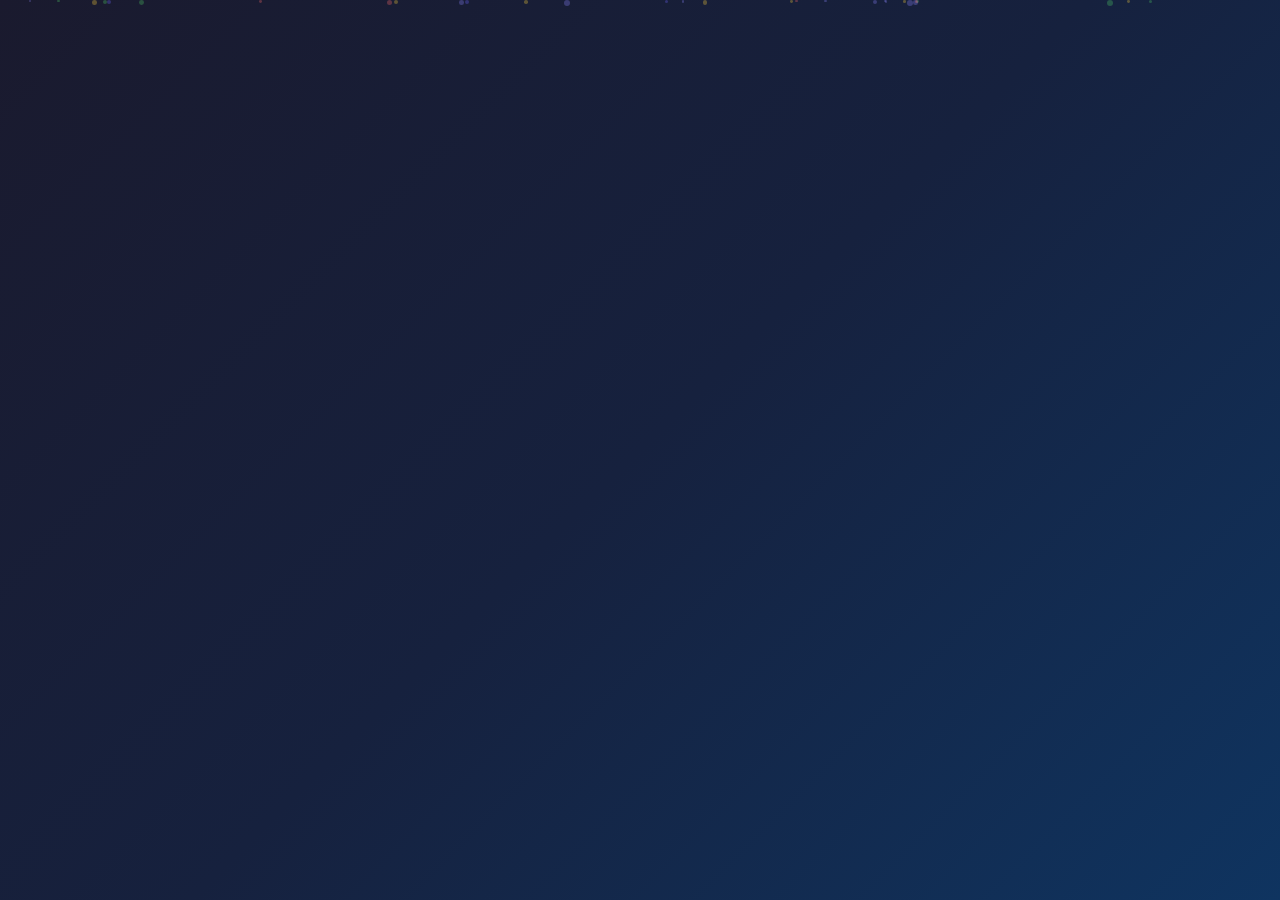
==== commit 49756b67: "Update index.html" ====
--- a/index.html
+++ b/index.html
@@ -4,12 +4,11 @@
     <meta charset="UTF-8">
     <meta name="viewport" content="width=device-width, initial-scale=1.0, maximum-scale=1.0, user-scalable=no">
     <meta name="theme-color" content="#1a1a2e">
-    <meta name="description" content="Quiz Bíblico - Teste seus conhecimentos sobre a Palavra de Deus">
+    <meta name="description" content="Quiz Bíblico Família">
     <meta name="apple-mobile-web-app-capable" content="yes">
-    <meta name="apple-mobile-web-app-status-bar-style" content="black-translucent">
     <link rel="manifest" href="manifest.json">
     <link rel="apple-touch-icon" href="data:image/svg+xml,<svg xmlns='http://www.w3.org/2000/svg' viewBox='0 0 100 100'><text y='.9em' font-size='90'>✝</text></svg>">
-    <title>Quiz Bíblico</title>
+    <title>Quiz Bíblico Família</title>
     <link rel="stylesheet" href="css/style.css">
     <link href="https://fonts.googleapis.com/css2?family=Poppins:wght@300;400;500;600;700;800;900&display=swap" rel="stylesheet">
 </head>
@@ -17,21 +16,77 @@
     <div id="app">
         <div class="particles" id="particles"></div>
 
-        <!-- ========== TELA DE BOAS-VINDAS / PERFIL INICIAL ========== -->
-        <section id="screen-welcome" class="screen">
+        <!-- ========== SELEÇÃO DE PERFIL (FAMÍLIA) ========== -->
+        <section id="screen-profile-select" class="screen">
             <div class="container">
                 <div class="welcome-hero">
                     <div class="logo-icon">✝</div>
                     <h1 class="title">Quiz Bíblico</h1>
-                    <p class="subtitle">Bem-vindo! Vamos configurar seu perfil</p>
-                </div>
-                <div class="welcome-form">
+                    <p class="subtitle">Quem vai jogar agora?</p>
+                </div>
+
+                <div class="profiles-container" id="profiles-container"></div>
+
+                <button class="btn-add-profile" onclick="showCreateProfile()">
+                    <span class="add-profile-icon">➕</span>
+                    <span>Adicionar Novo Perfil</span>
+                </button>
+
+                <div class="profile-select-footer">
+                    <button class="btn-secondary" onclick="showScreen('screen-family-ranking')">
+                        🏆 Ranking da Família
+                    </button>
+                </div>
+            </div>
+        </section>
+
+        <!-- ========== CRIAR PERFIL ========== -->
+        <section id="screen-create-profile" class="screen">
+            <div class="container">
+                <div class="header-bar">
+                    <button class="btn-back" onclick="backToProfileSelect()">←</button>
+                    <h2>Novo Perfil</h2>
+                    <div></div>
+                </div>
+
+                <div class="create-profile-form">
                     <label class="form-label">Qual é o seu nome?</label>
-                    <input type="text" id="welcome-name" class="form-input" placeholder="Digite seu nome..." maxlength="20" autocomplete="off">
+                    <input type="text" id="create-name" class="form-input" placeholder="Digite o nome..." maxlength="20" autocomplete="off">
+
+                    <label class="form-label" style="margin-top:20px;">Escolha sua faixa etária:</label>
+                    <div class="age-select-grid">
+                        <button class="age-select-btn" data-age="children" onclick="selectCreateAge('children', this)">
+                            <span class="age-select-icon">👶</span>
+                            <span class="age-select-name">Crianças</span>
+                            <span class="age-select-range">4-8 anos</span>
+                        </button>
+                        <button class="age-select-btn" data-age="kids" onclick="selectCreateAge('kids', this)">
+                            <span class="age-select-icon">🧒</span>
+                            <span class="age-select-name">Juniores</span>
+                            <span class="age-select-range">9-12 anos</span>
+                        </button>
+                        <button class="age-select-btn" data-age="teens" onclick="selectCreateAge('teens', this)">
+                            <span class="age-select-icon">🧑</span>
+                            <span class="age-select-name">Adolescentes</span>
+                            <span class="age-select-range">13-17 anos</span>
+                        </button>
+                        <button class="age-select-btn" data-age="adults" onclick="selectCreateAge('adults', this)">
+                            <span class="age-select-icon">👨</span>
+                            <span class="age-select-name">Adultos</span>
+                            <span class="age-select-range">18+ anos</span>
+                        </button>
+                        <button class="age-select-btn" data-age="scholars" onclick="selectCreateAge('scholars', this)">
+                            <span class="age-select-icon">📖</span>
+                            <span class="age-select-name">Teólogos</span>
+                            <span class="age-select-range">Avançado</span>
+                        </button>
+                    </div>
+
                     <label class="form-label" style="margin-top:20px;">Escolha seu avatar:</label>
-                    <div class="avatar-grid" id="welcome-avatar-grid"></div>
-                    <button class="btn-primary" id="btn-welcome-start" onclick="saveProfile()" disabled>
-                        Começar a Jornada! 🚀
+                    <div class="avatar-grid" id="create-avatar-grid"></div>
+
+                    <button class="btn-primary" id="btn-create-profile" onclick="createNewProfile()" disabled style="margin-top:25px;">
+                        Criar Perfil 🎉
                     </button>
                 </div>
             </div>
@@ -40,7 +95,6 @@
         <!-- ========== TELA INICIAL ========== -->
         <section id="screen-home" class="screen">
             <div class="container">
-                <!-- Top Bar -->
                 <div class="home-topbar">
                     <div class="profile-mini" onclick="showScreen('screen-profile')">
                         <div class="profile-mini-avatar" id="home-avatar">😀</div>
@@ -50,17 +104,13 @@
                         </div>
                     </div>
                     <div class="topbar-actions">
-                        <button class="btn-icon" onclick="toggleTheme()" title="Alternar tema">
-                            <span id="theme-icon">🌙</span>
-                        </button>
-                        <button class="btn-icon" onclick="toggleSound()" title="Som">
-                            <span id="sound-icon">🔊</span>
-                        </button>
-                        <button class="btn-icon" onclick="showScreen('screen-settings')" title="Configurações">⚙️</button>
-                    </div>
-                </div>
-
-                <!-- Daily Reward Banner -->
+                        <button class="btn-icon" onclick="switchProfile()" title="Trocar perfil">👥</button>
+                        <button class="btn-icon" onclick="toggleTheme()" title="Tema"><span id="theme-icon">🌙</span></button>
+                        <button class="btn-icon" onclick="toggleSound()" title="Som"><span id="sound-icon">🔊</span></button>
+                        <button class="btn-icon" onclick="showScreen('screen-settings')" title="Config">⚙️</button>
+                    </div>
+                </div>
+
                 <div class="daily-reward-banner" id="daily-reward-banner" onclick="showScreen('screen-daily')">
                     <div class="drb-glow"></div>
                     <div class="drb-content">
@@ -73,7 +123,6 @@
                     </div>
                 </div>
 
-                <!-- Stats Bar -->
                 <div class="stats-bar">
                     <div class="stat-item">
                         <span class="stat-icon">🏆</span>
@@ -97,14 +146,15 @@
                     </div>
                 </div>
 
-                <!-- Versículo do Dia -->
-                <div class="verse-of-day" id="verse-of-day">
+                <div class="verse-of-day">
                     <div class="vod-label">📖 Versículo do Dia</div>
                     <p class="vod-text" id="vod-text">"O Senhor é o meu pastor, nada me faltará."</p>
                     <span class="vod-ref" id="vod-ref">— Salmo 23:1</span>
                 </div>
 
-                <!-- Menu -->
+                <!-- Faixa etária recomendada do perfil -->
+                <div class="recommended-age" id="recommended-age"></div>
+
                 <div class="menu-section">
                     <h2 class="section-title">Escolha sua Faixa Etária</h2>
                     <div class="age-groups">
@@ -162,12 +212,13 @@
                         🏅 Conquistas <span class="notif-badge hidden" id="achievements-notif">!</span>
                     </button>
                     <button class="btn-secondary" onclick="showScreen('screen-daily')">🎁 Recompensas Diárias</button>
-                    <button class="btn-secondary" onclick="showScreen('screen-ranking')">🏅 Ver Ranking</button>
-                </div>
-            </div>
-        </section>
-
-        <!-- ========== TELA DE PERFIL ========== -->
+                    <button class="btn-secondary" onclick="showScreen('screen-family-ranking')">👨‍👩‍👧 Ranking Família</button>
+                    <button class="btn-secondary" onclick="showScreen('screen-ranking')">🏅 Meu Ranking</button>
+                </div>
+            </div>
+        </section>
+
+        <!-- ========== PERFIL ========== -->
         <section id="screen-profile" class="screen">
             <div class="container">
                 <div class="header-bar">
@@ -179,6 +230,7 @@
                     <div class="profile-avatar-large" id="profile-avatar">😀</div>
                     <h2 class="profile-name" id="profile-name">Jogador</h2>
                     <div class="profile-title" id="profile-title">Iniciante</div>
+                    <div class="profile-age-tag" id="profile-age-tag">👨 Adultos</div>
                     <div class="profile-level-bar">
                         <div class="level-info">
                             <span class="level-label">Nível <span id="profile-level-num">1</span></span>
@@ -189,7 +241,7 @@
                     </div>
                 </div>
                 <div class="profile-stats-grid">
-                    <div class="profile-stat-card"><div class="psc-icon">🏆</div><div class="psc-value" id="ps-total-score">0</div><div class="psc-label">Pontos Totais</div></div>
+                    <div class="profile-stat-card"><div class="psc-icon">🏆</div><div class="psc-value" id="ps-total-score">0</div><div class="psc-label">Pontos</div></div>
                     <div class="profile-stat-card"><div class="psc-icon">✅</div><div class="psc-value" id="ps-total-quizzes">0</div><div class="psc-label">Quizzes</div></div>
                     <div class="profile-stat-card"><div class="psc-icon">💯</div><div class="psc-value" id="ps-perfect">0</div><div class="psc-label">Perfeitos</div></div>
                     <div class="profile-stat-card"><div class="psc-icon">⭐</div><div class="psc-value" id="ps-stars">0</div><div class="psc-label">Estrelas</div></div>
@@ -202,12 +254,13 @@
                     <input type="text" id="edit-name" class="form-input" maxlength="20">
                     <label class="form-label" style="margin-top:12px;">Avatar:</label>
                     <div class="avatar-grid" id="edit-avatar-grid"></div>
-                    <button class="btn-primary" onclick="updateProfile()" style="margin-top:15px;">Salvar Alterações</button>
-                </div>
-            </div>
-        </section>
-
-        <!-- ========== TELA DE ESTATÍSTICAS ========== -->
+                    <button class="btn-primary" onclick="updateCurrentProfile()" style="margin-top:15px;">Salvar Alterações</button>
+                </div>
+                <button class="btn-danger" onclick="deleteProfilePrompt()" style="margin-top:15px;">🗑 Excluir Este Perfil</button>
+            </div>
+        </section>
+
+        <!-- ========== ESTATÍSTICAS ========== -->
         <section id="screen-stats" class="screen">
             <div class="container">
                 <div class="header-bar">
@@ -218,9 +271,9 @@
                 <div class="stats-overview">
                     <div class="stats-overview-title">📊 Visão Geral</div>
                     <div class="stats-overview-grid">
-                        <div class="sog-item"><div class="sog-value" id="stat-total-q">0</div><div class="sog-label">Perguntas Respondidas</div></div>
-                        <div class="sog-item"><div class="sog-value" id="stat-correct-q">0</div><div class="sog-label">Respostas Corretas</div></div>
-                        <div class="sog-item"><div class="sog-value" id="stat-accuracy">0%</div><div class="sog-label">Taxa de Acerto</div></div>
+                        <div class="sog-item"><div class="sog-value" id="stat-total-q">0</div><div class="sog-label">Perguntas</div></div>
+                        <div class="sog-item"><div class="sog-value" id="stat-correct-q">0</div><div class="sog-label">Corretas</div></div>
+                        <div class="sog-item"><div class="sog-value" id="stat-accuracy">0%</div><div class="sog-label">Acerto</div></div>
                         <div class="sog-item"><div class="sog-value" id="stat-avg-time">0s</div><div class="sog-label">Tempo Médio</div></div>
                     </div>
                 </div>
@@ -239,7 +292,7 @@
             </div>
         </section>
 
-        <!-- ========== TELA DE CATEGORIAS ========== -->
+        <!-- ========== CATEGORIAS ========== -->
         <section id="screen-categories" class="screen">
             <div class="container">
                 <div class="header-bar">
@@ -259,7 +312,7 @@
             </div>
         </section>
 
-        <!-- ========== TELA DO QUIZ ========== -->
+        <!-- ========== QUIZ ========== -->
         <section id="screen-quiz" class="screen">
             <div class="container">
                 <div class="quiz-header">
@@ -276,31 +329,28 @@
                         <span class="timer-text" id="timer-text">30</span>
                     </div>
                 </div>
-
-                <!-- Hints Bar -->
                 <div class="hints-bar">
-                    <button class="hint-btn" id="hint-fifty" onclick="useHint('fifty')" title="Eliminar 2 erradas">
+                    <button class="hint-btn" id="hint-fifty" onclick="useHint('fifty')">
                         <span class="hint-icon">🎯</span>
                         <span class="hint-label">50:50</span>
                         <span class="hint-cost">💎5</span>
                     </button>
-                    <button class="hint-btn" id="hint-skip" onclick="useHint('skip')" title="Pular pergunta">
+                    <button class="hint-btn" id="hint-skip" onclick="useHint('skip')">
                         <span class="hint-icon">⏭️</span>
                         <span class="hint-label">Pular</span>
                         <span class="hint-cost">💎8</span>
                     </button>
-                    <button class="hint-btn" id="hint-time" onclick="useHint('time')" title="Tempo extra">
+                    <button class="hint-btn" id="hint-time" onclick="useHint('time')">
                         <span class="hint-icon">⏰</span>
                         <span class="hint-label">+15s</span>
                         <span class="hint-cost">💎3</span>
                     </button>
-                    <button class="hint-btn" id="hint-verse" onclick="useHint('verse')" title="Ver versículo">
+                    <button class="hint-btn" id="hint-verse" onclick="useHint('verse')">
                         <span class="hint-icon">📖</span>
                         <span class="hint-label">Dica</span>
                         <span class="hint-cost">💎4</span>
                     </button>
                 </div>
-
                 <div class="quiz-score-bar">
                     <div class="combo-indicator" id="combo-indicator">
                         <span class="combo-text">🔥 x<span id="combo-count">1</span></span>
@@ -308,7 +358,6 @@
                     <div class="quiz-gems">💎 <span id="quiz-gems">0</span></div>
                     <div class="quiz-points"><span id="quiz-score">0</span> pts</div>
                 </div>
-
                 <div class="question-card" id="question-card">
                     <div class="question-category-badge" id="question-category-badge"></div>
                     <div class="question-number" id="question-number">Pergunta 1</div>
@@ -316,9 +365,7 @@
                     <p class="question-reference" id="question-reference"></p>
                     <div class="question-hint-text hidden" id="question-hint-text"></div>
                 </div>
-
                 <div class="options-container" id="options-container"></div>
-
                 <div class="feedback-card hidden" id="feedback-card">
                     <div class="feedback-icon" id="feedback-icon"></div>
                     <h3 class="feedback-title" id="feedback-title"></h3>
@@ -327,12 +374,12 @@
                     <div class="feedback-gems hidden" id="feedback-gems">
                         <span>💎 +<span id="feedback-gems-value">0</span> Gemas</span>
                     </div>
-                    <button class="btn-next" id="btn-next" onclick="nextQuestion()">Próxima Pergunta →</button>
-                </div>
-            </div>
-        </section>
-
-        <!-- ========== TELA DE RESULTADO ========== -->
+                    <button class="btn-next" id="btn-next">Próxima Pergunta →</button>
+                </div>
+            </div>
+        </section>
+
+        <!-- ========== RESULTADO ========== -->
         <section id="screen-result" class="screen">
             <div class="container">
                 <div class="result-card">
@@ -359,15 +406,15 @@
                         <span class="verse-ref" id="result-verse-ref"></span>
                     </div>
                     <div class="result-buttons">
-                        <button class="btn-primary" onclick="restartQuiz()">🔄 Jogar Novamente</button>
-                        <button class="btn-secondary" onclick="showScreen('screen-categories')">📚 Categorias</button>
-                        <button class="btn-secondary" onclick="showScreen('screen-home')">🏠 Início</button>
-                    </div>
-                </div>
-            </div>
-        </section>
-
-        <!-- ========== TELA DE CONQUISTAS ========== -->
+                        <button class="btn-primary" id="btn-restart-quiz">🔄 Jogar Novamente</button>
+                        <button class="btn-secondary" id="btn-back-categories">📚 Categorias</button>
+                        <button class="btn-secondary" id="btn-back-home">🏠 Início</button>
+                    </div>
+                </div>
+            </div>
+        </section>
+
+        <!-- ========== CONQUISTAS ========== -->
         <section id="screen-achievements" class="screen">
             <div class="container">
                 <div class="header-bar">
@@ -385,7 +432,7 @@
             </div>
         </section>
 
-        <!-- ========== TELA DE RECOMPENSAS DIÁRIAS ========== -->
+        <!-- ========== DAILY REWARDS ========== -->
         <section id="screen-daily" class="screen">
             <div class="container">
                 <div class="header-bar">
@@ -399,7 +446,7 @@
                     <p class="daily-hero-sub" id="daily-hero-sub">Volte todos os dias!</p>
                 </div>
                 <div class="daily-calendar" id="daily-calendar"></div>
-                <button class="btn-daily-claim" id="btn-daily-claim" onclick="claimDailyReward()">
+                <button class="btn-daily-claim" id="btn-daily-claim">
                     <span class="btn-daily-icon">🎁</span>
                     <span class="btn-daily-text">Coletar Recompensa!</span>
                 </button>
@@ -414,12 +461,12 @@
             </div>
         </section>
 
-        <!-- ========== TELA DE RANKING ========== -->
+        <!-- ========== RANKING INDIVIDUAL ========== -->
         <section id="screen-ranking" class="screen">
             <div class="container">
                 <div class="header-bar">
                     <button class="btn-back" onclick="showScreen('screen-home')">←</button>
-                    <h2>Ranking</h2>
+                    <h2>Meu Ranking</h2>
                     <div></div>
                 </div>
                 <div class="ranking-tabs">
@@ -435,7 +482,29 @@
             </div>
         </section>
 
-        <!-- ========== TELA DE CONFIGURAÇÕES ========== -->
+        <!-- ========== RANKING FAMÍLIA ========== -->
+        <section id="screen-family-ranking" class="screen">
+            <div class="container">
+                <div class="header-bar">
+                    <button class="btn-back" onclick="showScreen('screen-home')">←</button>
+                    <h2>🏆 Ranking Família</h2>
+                    <div></div>
+                </div>
+                <div class="family-ranking-hero">
+                    <div class="frh-icon">👨‍👩‍👧‍👦</div>
+                    <p class="frh-text">Veja quem está na frente!</p>
+                </div>
+                <div class="family-ranking-tabs">
+                    <button class="frt-btn active" onclick="switchFamilyRankTab('score',this)">🏆 Pontos</button>
+                    <button class="frt-btn" onclick="switchFamilyRankTab('stars',this)">⭐ Estrelas</button>
+                    <button class="frt-btn" onclick="switchFamilyRankTab('quizzes',this)">✅ Quizzes</button>
+                    <button class="frt-btn" onclick="switchFamilyRankTab('streak',this)">🔥 Sequência</button>
+                </div>
+                <div class="family-ranking-list" id="family-ranking-list"></div>
+            </div>
+        </section>
+
+        <!-- ========== SETTINGS ========== -->
         <section id="screen-settings" class="screen">
             <div class="container">
                 <div class="header-bar">
@@ -445,22 +514,16 @@
                 </div>
                 <div class="settings-list">
                     <div class="settings-item">
+                        <div class="settings-info"><span class="settings-icon">👥</span><span>Trocar Perfil</span></div>
+                        <button class="btn-icon" onclick="switchProfile()">→</button>
+                    </div>
+                    <div class="settings-item">
                         <div class="settings-info"><span class="settings-icon">🎨</span><span>Tema</span></div>
-                        <button class="settings-toggle" id="settings-theme-toggle" onclick="toggleTheme()">
-                            <span id="settings-theme-label">Escuro</span>
-                        </button>
+                        <button class="settings-toggle" onclick="toggleTheme()"><span id="settings-theme-label">Escuro</span></button>
                     </div>
                     <div class="settings-item">
                         <div class="settings-info"><span class="settings-icon">🔊</span><span>Sons</span></div>
-                        <button class="settings-toggle" id="settings-sound-toggle" onclick="toggleSound()">
-                            <span id="settings-sound-label">Ligado</span>
-                        </button>
-                    </div>
-                    <div class="settings-item">
-                        <div class="settings-info"><span class="settings-icon">📳</span><span>Vibração</span></div>
-                        <button class="settings-toggle" id="settings-vibration-toggle" onclick="toggleVibration()">
-                            <span id="settings-vibration-label">Ligado</span>
-                        </button>
+                        <button class="settings-toggle" onclick="toggleSound()"><span id="settings-sound-label">Ligado</span></button>
                     </div>
                     <div class="settings-item">
                         <div class="settings-info"><span class="settings-icon">👤</span><span>Editar Perfil</span></div>
@@ -469,12 +532,12 @@
                 </div>
                 <div class="settings-section">
                     <h3 class="settings-section-title">Dados</h3>
-                    <button class="btn-secondary" onclick="exportData()">📤 Exportar Dados</button>
+                    <button class="btn-secondary" onclick="exportData()">📤 Exportar Todos os Dados</button>
                     <button class="btn-secondary" onclick="importDataPrompt()" style="margin-top:8px;">📥 Importar Dados</button>
                     <button class="btn-danger" onclick="resetAllData()" style="margin-top:8px;">🗑 Resetar Tudo</button>
                 </div>
                 <div class="settings-footer">
-                    <p>Quiz Bíblico v2.0</p>
+                    <p>Quiz Bíblico Família v3.0</p>
                     <p>Feito com ❤️ e Fé</p>
                 </div>
             </div>
@@ -484,11 +547,11 @@
     <!-- MODALS -->
     <div class="modal-overlay hidden" id="modal-overlay">
         <div class="modal">
-            <h3 class="modal-title" id="modal-title">Sair do Quiz?</h3>
-            <p class="modal-text" id="modal-text">Seu progresso será perdido.</p>
+            <h3 class="modal-title" id="modal-title">Confirmar?</h3>
+            <p class="modal-text" id="modal-text">Tem certeza?</p>
             <div class="modal-buttons">
-                <button class="btn-secondary" onclick="closeModal()">Cancelar</button>
-                <button class="btn-danger" id="modal-confirm-btn" onclick="exitQuiz()">Sair</button>
+                <button class="btn-secondary" id="modal-cancel-btn">Cancelar</button>
+                <button class="btn-danger" id="modal-confirm-btn">Confirmar</button>
             </div>
         </div>
     </div>
@@ -501,7 +564,7 @@
             <h3 class="ach-popup-name" id="ach-popup-name"></h3>
             <p class="ach-popup-desc" id="ach-popup-desc"></p>
             <div class="ach-popup-reward" id="ach-popup-reward"></div>
-            <button class="btn-primary" onclick="closeAchievementPopup()">Incrível! ✨</button>
+            <button class="btn-primary" id="btn-close-ach-popup">Incrível! ✨</button>
         </div>
     </div>
 
@@ -512,7 +575,7 @@
             <h3 class="daily-popup-title" id="daily-popup-title"></h3>
             <div class="daily-popup-rewards" id="daily-popup-rewards"></div>
             <p class="daily-popup-verse" id="daily-popup-verse"></p>
-            <button class="btn-primary" onclick="closeDailyPopup()">Amém! 🙏</button>
+            <button class="btn-primary" id="btn-close-daily-popup">Amém! 🙏</button>
         </div>
     </div>
 
@@ -521,19 +584,18 @@
         <span class="toast-message" id="toast-message"></span>
     </div>
 
-    <!-- Import data modal -->
-    <input type="file" id="import-file-input" accept=".json" style="display:none" onchange="importDataFile(event)">
+    <input type="file" id="import-file-input" accept=".json" style="display:none">
 
     <script src="js/questions.js"></script>
     <script src="js/achievements.js"></script>
     <script src="js/daily-rewards.js"></script>
     <script src="js/game.js"></script>
+    <script src="js/profiles.js"></script>
     <script src="js/app.js"></script>
     <script>
-        // Registrar Service Worker
         if ('serviceWorker' in navigator) {
             navigator.serviceWorker.register('sw.js').catch(() => {});
         }
     </script>
 </body>
-</html>+</html>
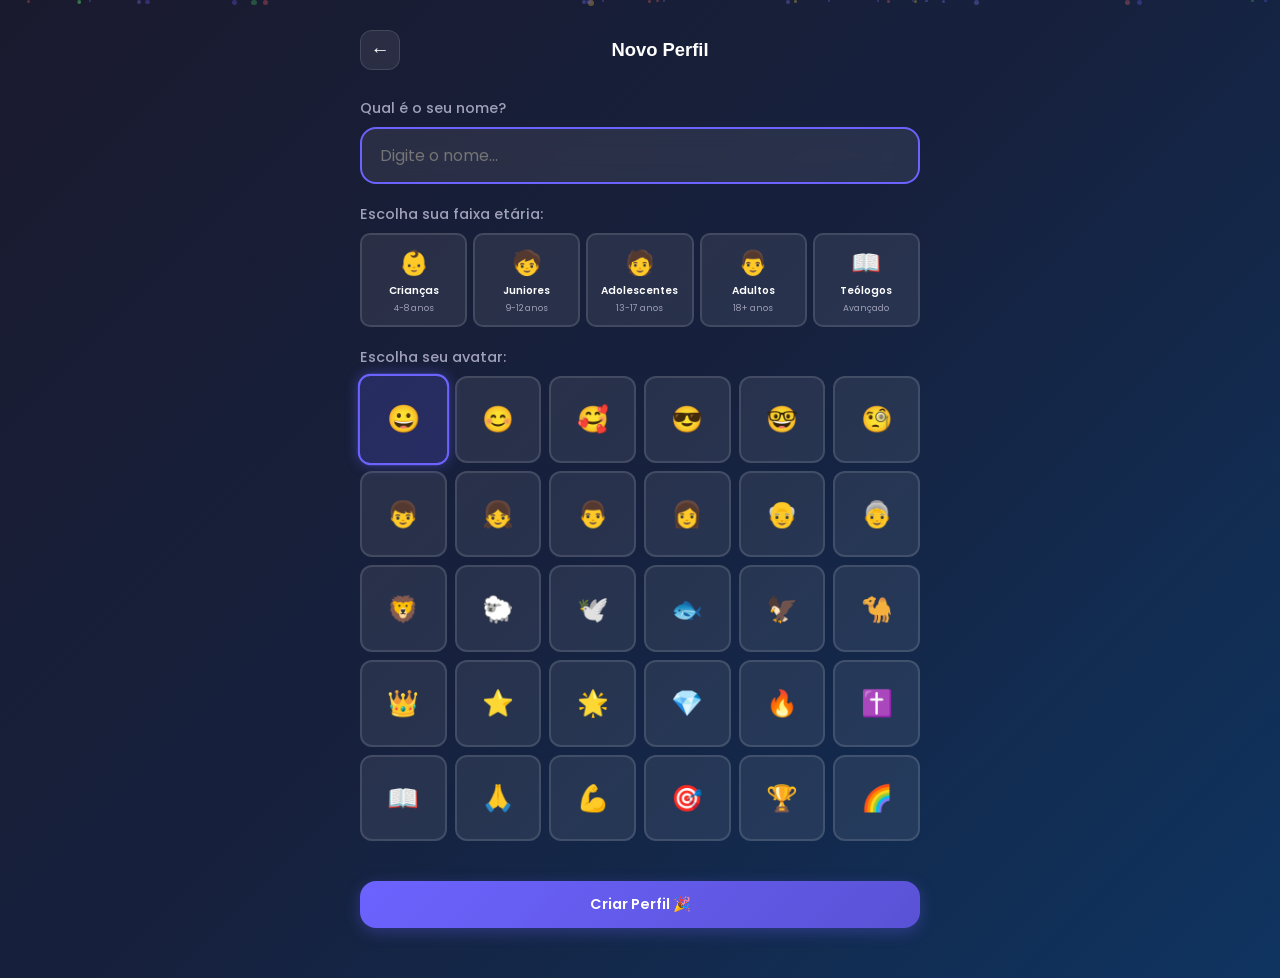
==== commit 1d0be727: "Update index.html" ====
--- a/index.html
+++ b/index.html
@@ -16,7 +16,7 @@
     <div id="app">
         <div class="particles" id="particles"></div>
 
-        <!-- ========== SELEÇÃO DE PERFIL (FAMÍLIA) ========== -->
+        <!-- ========== SELEÇÃO DE PERFIL ========== -->
         <section id="screen-profile-select" class="screen">
             <div class="container">
                 <div class="welcome-hero">
@@ -24,16 +24,13 @@
                     <h1 class="title">Quiz Bíblico</h1>
                     <p class="subtitle">Quem vai jogar agora?</p>
                 </div>
-
                 <div class="profiles-container" id="profiles-container"></div>
-
                 <button class="btn-add-profile" onclick="showCreateProfile()">
                     <span class="add-profile-icon">➕</span>
                     <span>Adicionar Novo Perfil</span>
                 </button>
-
                 <div class="profile-select-footer">
-                    <button class="btn-secondary" onclick="showScreen('screen-family-ranking')">
+                    <button class="btn-secondary" onclick="navigateTo('screen-family-ranking')">
                         🏆 Ranking da Família
                     </button>
                 </div>
@@ -48,11 +45,9 @@
                     <h2>Novo Perfil</h2>
                     <div></div>
                 </div>
-
                 <div class="create-profile-form">
                     <label class="form-label">Qual é o seu nome?</label>
                     <input type="text" id="create-name" class="form-input" placeholder="Digite o nome..." maxlength="20" autocomplete="off">
-
                     <label class="form-label" style="margin-top:20px;">Escolha sua faixa etária:</label>
                     <div class="age-select-grid">
                         <button class="age-select-btn" data-age="children" onclick="selectCreateAge('children', this)">
@@ -81,10 +76,8 @@
                             <span class="age-select-range">Avançado</span>
                         </button>
                     </div>
-
                     <label class="form-label" style="margin-top:20px;">Escolha seu avatar:</label>
                     <div class="avatar-grid" id="create-avatar-grid"></div>
-
                     <button class="btn-primary" id="btn-create-profile" onclick="createNewProfile()" disabled style="margin-top:25px;">
                         Criar Perfil 🎉
                     </button>
@@ -96,7 +89,7 @@
         <section id="screen-home" class="screen">
             <div class="container">
                 <div class="home-topbar">
-                    <div class="profile-mini" onclick="showScreen('screen-profile')">
+                    <div class="profile-mini" onclick="navigateTo('screen-profile')">
                         <div class="profile-mini-avatar" id="home-avatar">😀</div>
                         <div class="profile-mini-info">
                             <span class="profile-mini-name" id="home-name">Jogador</span>
@@ -107,11 +100,14 @@
                         <button class="btn-icon" onclick="switchProfile()" title="Trocar perfil">👥</button>
                         <button class="btn-icon" onclick="toggleTheme()" title="Tema"><span id="theme-icon">🌙</span></button>
                         <button class="btn-icon" onclick="toggleSound()" title="Som"><span id="sound-icon">🔊</span></button>
-                        <button class="btn-icon" onclick="showScreen('screen-settings')" title="Config">⚙️</button>
-                    </div>
-                </div>
-
-                <div class="daily-reward-banner" id="daily-reward-banner" onclick="showScreen('screen-daily')">
+                        <button class="btn-icon" onclick="navigateTo('screen-settings')" title="Config">⚙️</button>
+                    </div>
+                </div>
+
+                <!-- CARD DE NOVIDADES -->
+                <div class="updates-card" id="updates-card"></div>
+
+                <div class="daily-reward-banner" id="daily-reward-banner" onclick="navigateTo('screen-daily')">
                     <div class="drb-glow"></div>
                     <div class="drb-content">
                         <div class="drb-icon">🎁</div>
@@ -148,11 +144,10 @@
 
                 <div class="verse-of-day">
                     <div class="vod-label">📖 Versículo do Dia</div>
-                    <p class="vod-text" id="vod-text">"O Senhor é o meu pastor, nada me faltará."</p>
+                    <p class="vod-text" id="vod-text">"O Senhor é o meu pastor..."</p>
                     <span class="vod-ref" id="vod-ref">— Salmo 23:1</span>
                 </div>
 
-                <!-- Faixa etária recomendada do perfil -->
                 <div class="recommended-age" id="recommended-age"></div>
 
                 <div class="menu-section">
@@ -161,8 +156,7 @@
                         <button class="age-btn" data-age="children" onclick="selectAgeGroup('children')">
                             <div class="age-icon">👶</div>
                             <div class="age-info">
-                                <h3>Crianças</h3>
-                                <span>4 - 8 anos</span>
+                                <h3>Crianças</h3><span>4 - 8 anos</span>
                                 <div class="difficulty-dots"><span class="dot filled"></span><span class="dot"></span><span class="dot"></span><span class="dot"></span><span class="dot"></span></div>
                             </div>
                             <div class="age-badge">Fácil</div>
@@ -170,8 +164,7 @@
                         <button class="age-btn" data-age="kids" onclick="selectAgeGroup('kids')">
                             <div class="age-icon">🧒</div>
                             <div class="age-info">
-                                <h3>Juniores</h3>
-                                <span>9 - 12 anos</span>
+                                <h3>Juniores</h3><span>9 - 12 anos</span>
                                 <div class="difficulty-dots"><span class="dot filled"></span><span class="dot filled"></span><span class="dot"></span><span class="dot"></span><span class="dot"></span></div>
                             </div>
                             <div class="age-badge">Médio</div>
@@ -179,8 +172,7 @@
                         <button class="age-btn" data-age="teens" onclick="selectAgeGroup('teens')">
                             <div class="age-icon">🧑</div>
                             <div class="age-info">
-                                <h3>Adolescentes</h3>
-                                <span>13 - 17 anos</span>
+                                <h3>Adolescentes</h3><span>13 - 17 anos</span>
                                 <div class="difficulty-dots"><span class="dot filled"></span><span class="dot filled"></span><span class="dot filled"></span><span class="dot"></span><span class="dot"></span></div>
                             </div>
                             <div class="age-badge">Difícil</div>
@@ -188,8 +180,7 @@
                         <button class="age-btn" data-age="adults" onclick="selectAgeGroup('adults')">
                             <div class="age-icon">👨</div>
                             <div class="age-info">
-                                <h3>Adultos</h3>
-                                <span>18+ anos</span>
+                                <h3>Adultos</h3><span>18+ anos</span>
                                 <div class="difficulty-dots"><span class="dot filled"></span><span class="dot filled"></span><span class="dot filled"></span><span class="dot filled"></span><span class="dot"></span></div>
                             </div>
                             <div class="age-badge">Expert</div>
@@ -197,8 +188,7 @@
                         <button class="age-btn" data-age="scholars" onclick="selectAgeGroup('scholars')">
                             <div class="age-icon">📖</div>
                             <div class="age-info">
-                                <h3>Teólogos</h3>
-                                <span>Avançado</span>
+                                <h3>Teólogos</h3><span>Avançado</span>
                                 <div class="difficulty-dots"><span class="dot filled"></span><span class="dot filled"></span><span class="dot filled"></span><span class="dot filled"></span><span class="dot filled"></span></div>
                             </div>
                             <div class="age-badge">Mestre</div>
@@ -207,13 +197,17 @@
                 </div>
 
                 <div class="home-buttons">
-                    <button class="btn-secondary" onclick="showScreen('screen-stats')">📊 Estatísticas</button>
-                    <button class="btn-secondary" onclick="showScreen('screen-achievements')">
+                    <button class="btn-secondary" onclick="navigateTo('screen-stats')">📊 Estatísticas</button>
+                    <button class="btn-secondary" onclick="navigateTo('screen-achievements')">
                         🏅 Conquistas <span class="notif-badge hidden" id="achievements-notif">!</span>
                     </button>
-                    <button class="btn-secondary" onclick="showScreen('screen-daily')">🎁 Recompensas Diárias</button>
-                    <button class="btn-secondary" onclick="showScreen('screen-family-ranking')">👨‍👩‍👧 Ranking Família</button>
-                    <button class="btn-secondary" onclick="showScreen('screen-ranking')">🏅 Meu Ranking</button>
+                    <button class="btn-secondary" onclick="navigateTo('screen-daily')">🎁 Recompensas Diárias</button>
+                    <button class="btn-secondary" onclick="navigateTo('screen-family-ranking')">👨‍👩‍👧 Ranking Família</button>
+                    <button class="btn-secondary" onclick="navigateTo('screen-ranking')">🏅 Meu Ranking</button>
+                </div>
+
+                <div class="keyboard-tip">
+                    💡 Dica: Pressione <kbd>ESC</kbd> ou <kbd>Backspace</kbd> para voltar
                 </div>
             </div>
         </section>
@@ -222,7 +216,7 @@
         <section id="screen-profile" class="screen">
             <div class="container">
                 <div class="header-bar">
-                    <button class="btn-back" onclick="showScreen('screen-home')">←</button>
+                    <button class="btn-back" onclick="goBack()">←</button>
                     <h2>Meu Perfil</h2>
                     <div></div>
                 </div>
@@ -264,7 +258,7 @@
         <section id="screen-stats" class="screen">
             <div class="container">
                 <div class="header-bar">
-                    <button class="btn-back" onclick="showScreen('screen-home')">←</button>
+                    <button class="btn-back" onclick="goBack()">←</button>
                     <h2>Estatísticas</h2>
                     <div></div>
                 </div>
@@ -296,7 +290,7 @@
         <section id="screen-categories" class="screen">
             <div class="container">
                 <div class="header-bar">
-                    <button class="btn-back" onclick="showScreen('screen-home')">←</button>
+                    <button class="btn-back" onclick="goBack()">←</button>
                     <h2 id="category-title">Categorias</h2>
                     <div class="header-gems">💎 <span id="header-gems">0</span></div>
                 </div>
@@ -374,7 +368,7 @@
                     <div class="feedback-gems hidden" id="feedback-gems">
                         <span>💎 +<span id="feedback-gems-value">0</span> Gemas</span>
                     </div>
-                    <button class="btn-next" id="btn-next">Próxima Pergunta →</button>
+                    <button class="btn-next" id="btn-next" type="button">Próxima Pergunta →</button>
                 </div>
             </div>
         </section>
@@ -406,9 +400,9 @@
                         <span class="verse-ref" id="result-verse-ref"></span>
                     </div>
                     <div class="result-buttons">
-                        <button class="btn-primary" id="btn-restart-quiz">🔄 Jogar Novamente</button>
-                        <button class="btn-secondary" id="btn-back-categories">📚 Categorias</button>
-                        <button class="btn-secondary" id="btn-back-home">🏠 Início</button>
+                        <button class="btn-primary" id="btn-restart-quiz" type="button">🔄 Jogar Novamente</button>
+                        <button class="btn-secondary" id="btn-back-categories" type="button">📚 Categorias</button>
+                        <button class="btn-secondary" id="btn-back-home" type="button">🏠 Início</button>
                     </div>
                 </div>
             </div>
@@ -418,7 +412,7 @@
         <section id="screen-achievements" class="screen">
             <div class="container">
                 <div class="header-bar">
-                    <button class="btn-back" onclick="showScreen('screen-home')">←</button>
+                    <button class="btn-back" onclick="goBack()">←</button>
                     <h2>Conquistas</h2>
                     <div class="ach-counter"><span id="ach-unlocked">0</span>/<span id="ach-total">0</span></div>
                 </div>
@@ -436,7 +430,7 @@
         <section id="screen-daily" class="screen">
             <div class="container">
                 <div class="header-bar">
-                    <button class="btn-back" onclick="showScreen('screen-home')">←</button>
+                    <button class="btn-back" onclick="goBack()">←</button>
                     <h2>Recompensas Diárias</h2>
                     <div></div>
                 </div>
@@ -446,7 +440,7 @@
                     <p class="daily-hero-sub" id="daily-hero-sub">Volte todos os dias!</p>
                 </div>
                 <div class="daily-calendar" id="daily-calendar"></div>
-                <button class="btn-daily-claim" id="btn-daily-claim">
+                <button class="btn-daily-claim" id="btn-daily-claim" type="button">
                     <span class="btn-daily-icon">🎁</span>
                     <span class="btn-daily-text">Coletar Recompensa!</span>
                 </button>
@@ -461,11 +455,11 @@
             </div>
         </section>
 
-        <!-- ========== RANKING INDIVIDUAL ========== -->
+        <!-- ========== RANKING ========== -->
         <section id="screen-ranking" class="screen">
             <div class="container">
                 <div class="header-bar">
-                    <button class="btn-back" onclick="showScreen('screen-home')">←</button>
+                    <button class="btn-back" onclick="goBack()">←</button>
                     <h2>Meu Ranking</h2>
                     <div></div>
                 </div>
@@ -482,11 +476,11 @@
             </div>
         </section>
 
-        <!-- ========== RANKING FAMÍLIA ========== -->
+        <!-- ========== FAMILY RANKING ========== -->
         <section id="screen-family-ranking" class="screen">
             <div class="container">
                 <div class="header-bar">
-                    <button class="btn-back" onclick="showScreen('screen-home')">←</button>
+                    <button class="btn-back" onclick="goBack()">←</button>
                     <h2>🏆 Ranking Família</h2>
                     <div></div>
                 </div>
@@ -508,7 +502,7 @@
         <section id="screen-settings" class="screen">
             <div class="container">
                 <div class="header-bar">
-                    <button class="btn-back" onclick="showScreen('screen-home')">←</button>
+                    <button class="btn-back" onclick="goBack()">←</button>
                     <h2>Configurações</h2>
                     <div></div>
                 </div>
@@ -527,17 +521,17 @@
                     </div>
                     <div class="settings-item">
                         <div class="settings-info"><span class="settings-icon">👤</span><span>Editar Perfil</span></div>
-                        <button class="btn-icon" onclick="showScreen('screen-profile')">→</button>
+                        <button class="btn-icon" onclick="navigateTo('screen-profile')">→</button>
                     </div>
                 </div>
                 <div class="settings-section">
                     <h3 class="settings-section-title">Dados</h3>
-                    <button class="btn-secondary" onclick="exportData()">📤 Exportar Todos os Dados</button>
+                    <button class="btn-secondary" onclick="exportData()">📤 Exportar Dados</button>
                     <button class="btn-secondary" onclick="importDataPrompt()" style="margin-top:8px;">📥 Importar Dados</button>
                     <button class="btn-danger" onclick="resetAllData()" style="margin-top:8px;">🗑 Resetar Tudo</button>
                 </div>
                 <div class="settings-footer">
-                    <p>Quiz Bíblico Família v3.0</p>
+                    <p>Quiz Bíblico Família v3.1</p>
                     <p>Feito com ❤️ e Fé</p>
                 </div>
             </div>
@@ -550,8 +544,8 @@
             <h3 class="modal-title" id="modal-title">Confirmar?</h3>
             <p class="modal-text" id="modal-text">Tem certeza?</p>
             <div class="modal-buttons">
-                <button class="btn-secondary" id="modal-cancel-btn">Cancelar</button>
-                <button class="btn-danger" id="modal-confirm-btn">Confirmar</button>
+                <button class="btn-secondary" id="modal-cancel-btn" type="button">Cancelar</button>
+                <button class="btn-danger" id="modal-confirm-btn" type="button">Confirmar</button>
             </div>
         </div>
     </div>
@@ -564,7 +558,7 @@
             <h3 class="ach-popup-name" id="ach-popup-name"></h3>
             <p class="ach-popup-desc" id="ach-popup-desc"></p>
             <div class="ach-popup-reward" id="ach-popup-reward"></div>
-            <button class="btn-primary" id="btn-close-ach-popup">Incrível! ✨</button>
+            <button class="btn-primary" id="btn-close-ach-popup" type="button">Incrível! ✨</button>
         </div>
     </div>
 
@@ -575,7 +569,7 @@
             <h3 class="daily-popup-title" id="daily-popup-title"></h3>
             <div class="daily-popup-rewards" id="daily-popup-rewards"></div>
             <p class="daily-popup-verse" id="daily-popup-verse"></p>
-            <button class="btn-primary" id="btn-close-daily-popup">Amém! 🙏</button>
+            <button class="btn-primary" id="btn-close-daily-popup" type="button">Amém! 🙏</button>
         </div>
     </div>
 
@@ -589,8 +583,8 @@
     <script src="js/questions.js"></script>
     <script src="js/achievements.js"></script>
     <script src="js/daily-rewards.js"></script>
+    <script src="js/profiles.js"></script>
     <script src="js/game.js"></script>
-    <script src="js/profiles.js"></script>
     <script src="js/app.js"></script>
     <script>
         if ('serviceWorker' in navigator) {
--- a/css/style.css
+++ b/css/style.css
@@ -760,4 +760,177 @@
 .settings-footer { text-align: center; padding: 20px 0; color: var(--text-secondary); font-size: 0.75rem; }
 .settings-footer p { margin: 3px 0; }
 
-.header-gems { font-weight: 600; color: var(--gem-color); font-size: 0.9rem; }+.header-gems { font-weight: 600; color: var(--gem-color); font-size: 0.9rem; }
+/* ============================================
+   PROFILE SELECT
+   ============================================ */
+.profiles-container {
+    display: flex; flex-direction: column; gap: 12px; margin: 20px 0;
+}
+.profile-select-card {
+    display: flex; align-items: center; gap: 14px; padding: 16px 18px;
+    background: var(--card-bg); border: 2px solid var(--card-border);
+    border-radius: var(--radius); cursor: pointer; transition: var(--transition);
+    backdrop-filter: blur(10px);
+}
+.profile-select-card:hover {
+    transform: translateY(-3px); border-color: var(--primary);
+    box-shadow: 0 8px 25px rgba(108, 99, 255, 0.25);
+}
+.psc-avatar {
+    font-size: 2.5rem; width: 60px; height: 60px;
+    background: var(--glass); border-radius: 16px;
+    display: flex; align-items: center; justify-content: center; flex-shrink: 0;
+}
+.psc-info { flex: 1; }
+.psc-name { font-size: 1.05rem; font-weight: 700; margin-bottom: 2px; }
+.psc-age { font-size: 0.75rem; color: var(--primary-light); font-weight: 600; margin-bottom: 6px; }
+.psc-stats {
+    display: flex; gap: 10px; font-size: 0.7rem;
+    color: var(--text-secondary); margin-bottom: 4px;
+}
+.psc-level { font-size: 0.7rem; color: var(--warning); font-weight: 600; }
+.psc-arrow { font-size: 1.5rem; color: var(--text-secondary); }
+
+.btn-add-profile {
+    width: 100%; padding: 16px; background: transparent;
+    border: 2px dashed var(--card-border); border-radius: var(--radius);
+    color: var(--text-secondary); font-family: 'Poppins', sans-serif;
+    font-size: 0.95rem; font-weight: 500; cursor: pointer;
+    transition: var(--transition); display: flex; align-items: center;
+    justify-content: center; gap: 10px;
+}
+.btn-add-profile:hover {
+    border-color: var(--primary); color: var(--primary-light);
+    background: rgba(108, 99, 255, 0.05);
+}
+.add-profile-icon { font-size: 1.3rem; }
+
+.profile-select-footer { margin-top: 25px; }
+
+/* ============================================
+   CREATE PROFILE
+   ============================================ */
+.create-profile-form { padding: 10px 0; }
+.age-select-grid {
+    display: grid; grid-template-columns: repeat(5, 1fr);
+    gap: 6px; margin-top: 8px;
+}
+.age-select-btn {
+    display: flex; flex-direction: column; align-items: center; gap: 3px;
+    padding: 10px 4px; background: var(--card-bg);
+    border: 2px solid var(--card-border); border-radius: var(--radius-sm);
+    color: var(--text); cursor: pointer; transition: var(--transition);
+    font-family: 'Poppins', sans-serif;
+}
+.age-select-btn:hover { border-color: var(--primary); }
+.age-select-btn.selected {
+    border-color: var(--primary);
+    background: rgba(108, 99, 255, 0.2);
+    transform: scale(1.05);
+}
+.age-select-icon { font-size: 1.5rem; }
+.age-select-name { font-size: 0.65rem; font-weight: 600; }
+.age-select-range { font-size: 0.55rem; color: var(--text-secondary); }
+
+/* ============================================
+   RECOMENDADO PARA VOCÊ
+   ============================================ */
+.recommended-age {
+    display: flex; align-items: center; gap: 12px;
+    padding: 14px 16px;
+    background: linear-gradient(135deg, rgba(81, 207, 102, 0.1), rgba(108, 99, 255, 0.1));
+    border: 1px solid rgba(81, 207, 102, 0.3); border-radius: var(--radius);
+    margin: 15px 0;
+}
+.ra-icon { font-size: 2rem; }
+.ra-text { flex: 1; display: flex; flex-direction: column; }
+.ra-label { font-size: 0.7rem; color: var(--text-secondary); }
+.ra-name { font-size: 1rem; font-weight: 700; color: var(--success); }
+.ra-btn {
+    padding: 8px 16px; background: var(--success); border: none;
+    border-radius: var(--radius-full); color: white;
+    font-family: 'Poppins', sans-serif; font-size: 0.8rem;
+    font-weight: 600; cursor: pointer; transition: var(--transition);
+}
+.ra-btn:hover { transform: scale(1.05); box-shadow: 0 4px 15px rgba(81, 207, 102, 0.4); }
+
+/* ============================================
+   PROFILE AGE TAG
+   ============================================ */
+.profile-age-tag {
+    display: inline-block; padding: 4px 12px;
+    background: var(--glass); border: 1px solid var(--card-border);
+    border-radius: var(--radius-full); font-size: 0.75rem;
+    margin-top: 8px; margin-bottom: 12px;
+}
+
+/* ============================================
+   FAMILY RANKING
+   ============================================ */
+.family-ranking-hero {
+    text-align: center; padding: 20px;
+    background: linear-gradient(135deg, rgba(108, 99, 255, 0.1), rgba(168, 85, 247, 0.1));
+    border: 1px solid rgba(108, 99, 255, 0.2); border-radius: var(--radius);
+    margin-bottom: 15px;
+}
+.frh-icon { font-size: 3rem; margin-bottom: 6px; }
+.frh-text { color: var(--text-secondary); font-size: 0.9rem; }
+
+.family-ranking-tabs {
+    display: grid; grid-template-columns: repeat(4, 1fr);
+    gap: 6px; margin-bottom: 15px;
+}
+.frt-btn {
+    padding: 8px 4px; background: var(--card-bg);
+    border: 1px solid var(--card-border); border-radius: var(--radius-sm);
+    color: var(--text-secondary); font-family: 'Poppins', sans-serif;
+    font-size: 0.7rem; font-weight: 600; cursor: pointer;
+    transition: var(--transition);
+}
+.frt-btn.active { background: var(--primary); border-color: var(--primary); color: white; }
+
+.family-ranking-list { display: flex; flex-direction: column; gap: 10px; padding-bottom: 30px; }
+.family-rank-item {
+    display: flex; align-items: center; gap: 12px; padding: 14px 16px;
+    background: var(--card-bg); border: 1px solid var(--card-border);
+    border-radius: var(--radius); backdrop-filter: blur(10px); transition: var(--transition);
+}
+.family-rank-item.current {
+    border-color: var(--primary); background: rgba(108, 99, 255, 0.1);
+}
+.family-rank-item:nth-child(1) { border-color: #FFD43B; background: rgba(255, 212, 59, 0.08); }
+.family-rank-item:nth-child(2) { border-color: #C0C0C0; background: rgba(192, 192, 192, 0.05); }
+.family-rank-item:nth-child(3) { border-color: #CD7F32; background: rgba(205, 127, 50, 0.05); }
+.frank-position { font-size: 1.3rem; font-weight: 700; width: 35px; text-align: center; }
+.family-rank-item:nth-child(1) .frank-position { color: #FFD43B; }
+.family-rank-item:nth-child(2) .frank-position { color: #C0C0C0; }
+.family-rank-item:nth-child(3) .frank-position { color: #CD7F32; }
+.frank-avatar {
+    font-size: 2rem; width: 50px; height: 50px;
+    background: var(--glass); border-radius: 14px;
+    display: flex; align-items: center; justify-content: center; flex-shrink: 0;
+}
+.frank-info { flex: 1; min-width: 0; }
+.frank-name {
+    font-size: 0.9rem; font-weight: 700; margin-bottom: 2px;
+    display: flex; align-items: center; gap: 6px;
+}
+.frank-you {
+    font-size: 0.6rem; padding: 2px 6px;
+    background: var(--primary); border-radius: var(--radius-full);
+    color: white; font-weight: 700;
+}
+.frank-details { font-size: 0.7rem; color: var(--text-secondary); margin-bottom: 4px; }
+.frank-mini-stats {
+    display: flex; gap: 8px; font-size: 0.65rem;
+    color: var(--text-secondary); flex-wrap: wrap;
+}
+.frank-main-value { text-align: center; flex-shrink: 0; }
+.frank-main-num { font-size: 1.2rem; font-weight: 700; color: var(--primary-light); }
+.frank-main-label { font-size: 0.6rem; color: var(--text-secondary); text-transform: uppercase; }
+
+@media (max-width: 480px) {
+    .age-select-grid { grid-template-columns: repeat(3, 1fr); }
+    .family-ranking-tabs { grid-template-columns: repeat(2, 1fr); }
+}
